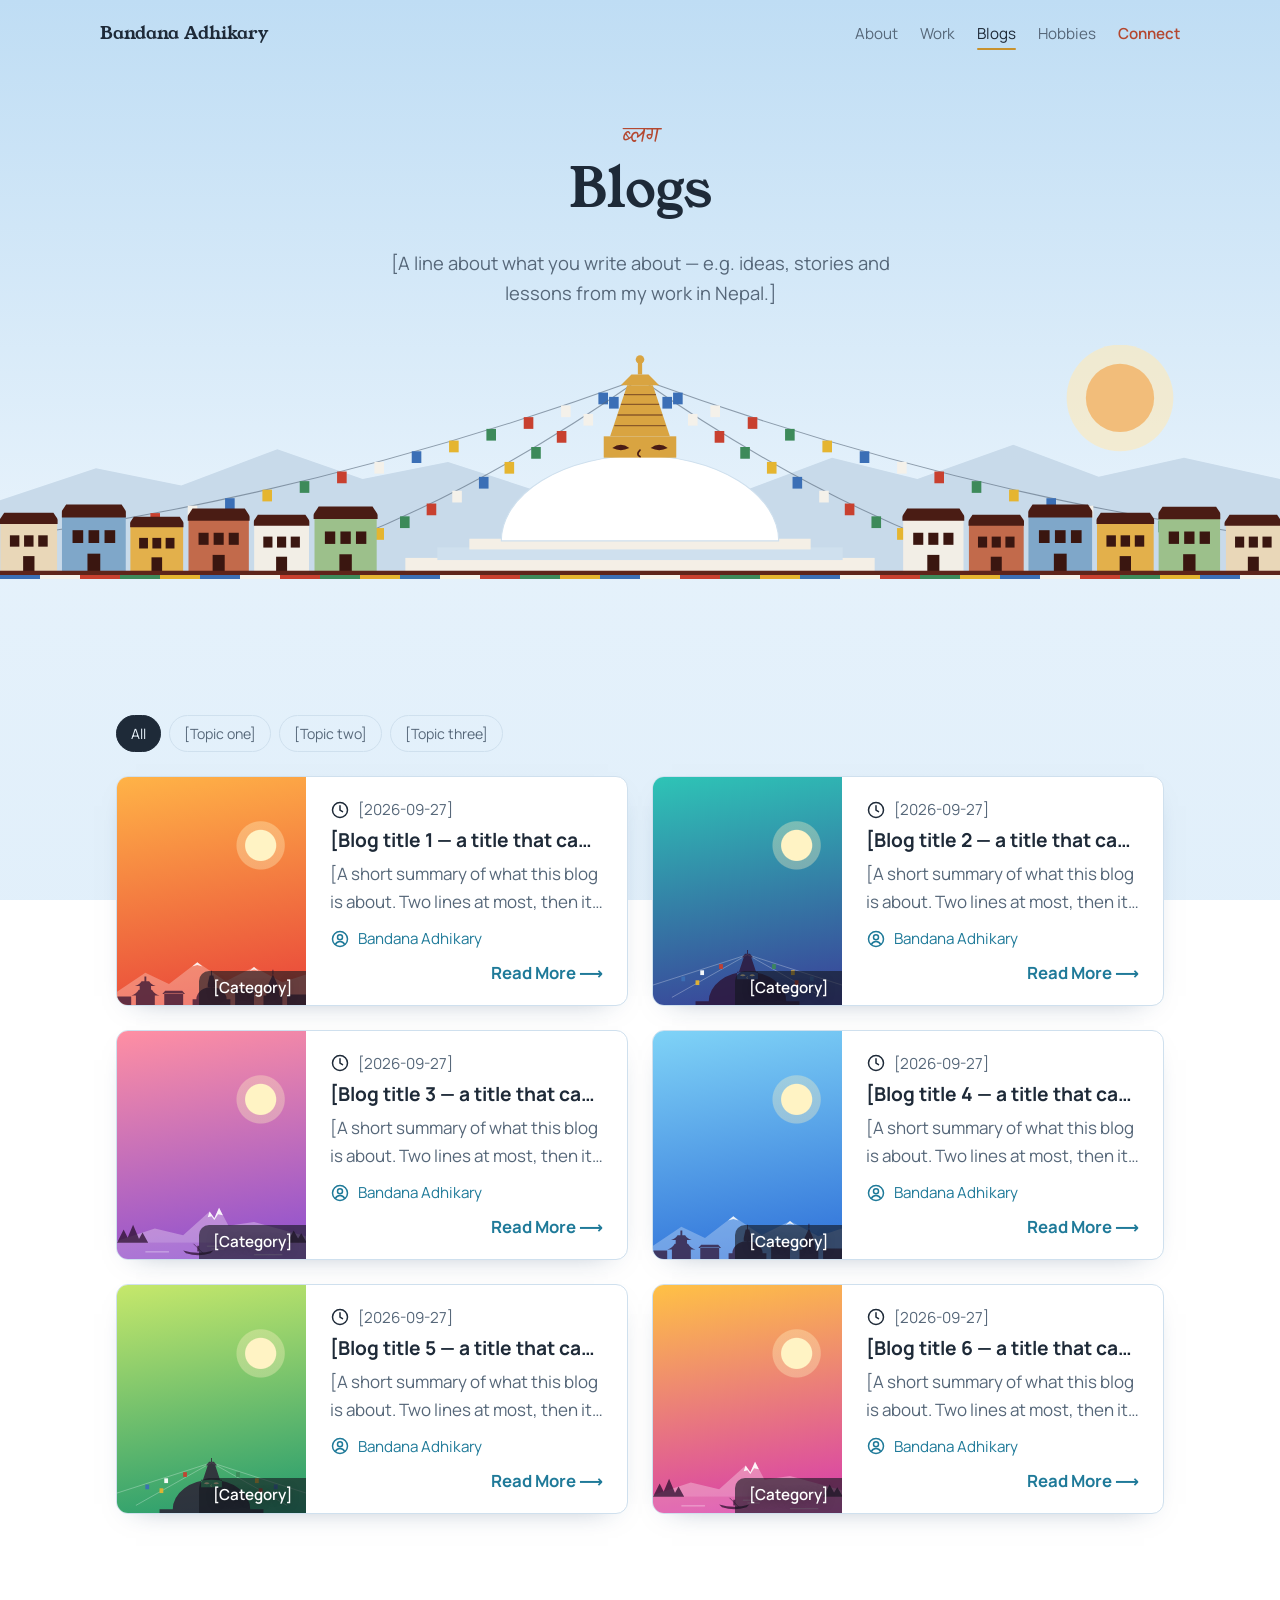
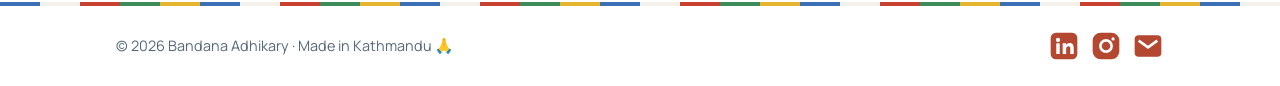
==== blogs/index.html @ 679e5fea "Launch personal website Homepage, Work, Blogs and Hobbies pages with animated Kathmandu artwork, TEN" ====
<!doctype html>
<html lang="en">
<head>
  <meta charset="utf-8">
  <meta name="viewport" content="width=device-width, initial-scale=1">
  <title>Blogs · Bandana Adhikary</title>
  <meta name="description" content="Blogs by Bandana Adhikary.">
  <link rel="preconnect" href="https://fonts.googleapis.com">
  <link rel="preconnect" href="https://fonts.gstatic.com" crossorigin>
  <link href="https://fonts.googleapis.com/css2?family=Young+Serif&family=Manrope:wght@400;500;600;700&family=Kalam:wght@400;700&display=swap" rel="stylesheet">
  <link rel="stylesheet" href="/styles.css">
  <link rel="icon" href="data:image/svg+xml,%3Csvg xmlns='http://www.w3.org/2000/svg' viewBox='0 0 100 100'%3E%3Cpath d='M10 70 Q25 66 32 50 L68 50 Q75 66 90 70 Z M20 46 Q32 43 38 30 L62 30 Q68 43 80 46 Z' fill='%23B4472F'/%3E%3Crect x='46' y='12' width='8' height='18' fill='%23C8922E'/%3E%3Crect x='34' y='70' width='32' height='20' fill='%23B4472F'/%3E%3C/svg%3E">
</head>
<body>
  <div class="scroll-progress" aria-hidden="true"></div>
  <header class="nav">
    <a href="/" class="brand">Bandana Adhikary</a>
    <nav>
      <a href="/#about">About</a>
      <a href="/work/">Work</a>
      <a href="/blogs/" class="active">Blogs</a>
      <a href="/hobbies/">Hobbies</a>
      <a href="/#connect" class="nav-cta">Connect</a>
    </nav>
  </header>
  <main>
  <section class="page-hero ">
    <div class="page-hero-text">
      <p class="namaste" lang="ne">ब्लग</p>
      <h1>Blogs</h1>
      <p class="tagline">[A line about what you write about — e.g. ideas, stories and lessons from my work in Nepal.]</p>
    </div>
    <svg class="page-art" viewBox="0 0 1200 230" preserveAspectRatio="xMidYMax slice" aria-hidden="true">
      <defs>
        <symbol id="pg" viewBox="0 0 100 140">
          <rect x="10" y="128" width="80" height="12" class="b-dark"/><rect x="18" y="118" width="64" height="10" class="b-mid"/>
          <rect x="30" y="96" width="40" height="22" class="b-wall"/><rect x="45" y="104" width="10" height="14" class="b-door"/>
          <path d="M8,98 Q20,95 28,80 L72,80 Q80,95 92,98 Z" class="b-roof"/><rect x="35" y="68" width="30" height="12" class="b-wall"/>
          <path d="M16,70 Q26,67 32,54 L68,54 Q74,67 84,70 Z" class="b-roof"/><rect x="39" y="44" width="22" height="10" class="b-wall"/>
          <path d="M24,46 Q32,43 36,32 L64,32 Q68,43 76,46 Z" class="b-roof"/><rect x="48" y="18" width="4" height="14" class="b-gold"/><circle cx="50" cy="16" r="3.5" class="b-gold"/>
        </symbol>
        <symbol id="hs" viewBox="0 0 60 70">
          <rect x="0" y="14" width="60" height="56" class="b-house-v"/><path d="M-4,16 L64,16 L56,4 L4,4 Z" class="b-roof"/>
          <rect x="10" y="28" width="10" height="12" class="b-door"/><rect x="25" y="28" width="10" height="12" class="b-door"/><rect x="40" y="28" width="10" height="12" class="b-door"/><rect x="24" y="50" width="12" height="20" class="b-door"/>
        </symbol>
      </defs>
      <circle cx="1050" cy="64" r="50" class="sun-halo"/><circle cx="1050" cy="64" r="32" class="sun"/>
      <g class="cloud cloud-1" style="--cy:52px"><ellipse cx="0" cy="0" rx="40" ry="10"/><ellipse cx="-14" cy="-7" rx="20" ry="10"/><ellipse cx="12" cy="-9" rx="22" ry="12"/></g>
      <g class="cloud cloud-2" style="--cy:34px"><ellipse cx="0" cy="0" rx="32" ry="8"/><ellipse cx="-10" cy="-6" rx="16" ry="9"/><ellipse cx="10" cy="-5" rx="16" ry="8"/></g>
      <path class="mtn-far" d="M0,160 L90,130 L170,146 L260,112 L340,140 L420,124 L500,150 L700,150 L780,120 L860,140 L950,108 L1030,138 L1110,120 L1200,140 L1200,230 L0,230Z"/>
      <g class="birds" style="--by:-100px">
        <g transform="translate(0,0) scale(1.5)"><g class="pigeon" style="--d:0s">
          <path class="wing wing-far" d="M0,-2 Q-1,-9 -5,-15 L-2.5,-14 L-3.5,-17 L0,-14 L0,-16.5 L2.5,-12.5 Q5.5,-8 7,-2 Z"/>
          <path class="bird-body" d="M-9,-1 L-16.5,-4.2 Q-19.5,0 -16.5,4.2 L-9,2 Q0,5.2 8.5,2 Q12.5,0.6 14.6,-1.5 L16.8,-2.1 L15,-2.8 Q15.4,-4.6 13.4,-5.6 Q11,-6.2 9.8,-4.3 Q8.6,-3 5,-3 Q-2,-3.8 -9,-1 Z"/>
          <path class="wing wing-near" d="M-3,-2 Q-6,-9 -12,-17 L-9,-16 L-11.5,-19.5 L-6.5,-16.5 L-7.5,-20 L-3,-15.5 L-2.5,-17.5 L0.5,-13 Q4,-8 6,-2 Z"/>
        </g></g>
        <g transform="translate(50,-24) scale(1.2)"><g class="pigeon" style="--d:-.35s">
          <path class="wing wing-far" d="M0,-2 Q-1,-9 -5,-15 L-2.5,-14 L-3.5,-17 L0,-14 L0,-16.5 L2.5,-12.5 Q5.5,-8 7,-2 Z"/>
          <path class="bird-body" d="M-9,-1 L-16.5,-4.2 Q-19.5,0 -16.5,4.2 L-9,2 Q0,5.2 8.5,2 Q12.5,0.6 14.6,-1.5 L16.8,-2.1 L15,-2.8 Q15.4,-4.6 13.4,-5.6 Q11,-6.2 9.8,-4.3 Q8.6,-3 5,-3 Q-2,-3.8 -9,-1 Z"/>
          <path class="wing wing-near" d="M-3,-2 Q-6,-9 -12,-17 L-9,-16 L-11.5,-19.5 L-6.5,-16.5 L-7.5,-20 L-3,-15.5 L-2.5,-17.5 L0.5,-13 Q4,-8 6,-2 Z"/>
        </g></g>
        <g transform="translate(-45,-36) scale(1.05)"><g class="pigeon" style="--d:-.7s">
          <path class="wing wing-far" d="M0,-2 Q-1,-9 -5,-15 L-2.5,-14 L-3.5,-17 L0,-14 L0,-16.5 L2.5,-12.5 Q5.5,-8 7,-2 Z"/>
          <path class="bird-body" d="M-9,-1 L-16.5,-4.2 Q-19.5,0 -16.5,4.2 L-9,2 Q0,5.2 8.5,2 Q12.5,0.6 14.6,-1.5 L16.8,-2.1 L15,-2.8 Q15.4,-4.6 13.4,-5.6 Q11,-6.2 9.8,-4.3 Q8.6,-3 5,-3 Q-2,-3.8 -9,-1 Z"/>
          <path class="wing wing-near" d="M-3,-2 Q-6,-9 -12,-17 L-9,-16 L-11.5,-19.5 L-6.5,-16.5 L-7.5,-20 L-3,-15.5 L-2.5,-17.5 L0.5,-13 Q4,-8 6,-2 Z"/>
        </g></g>
        <g transform="translate(88,8) scale(.9)"><g class="pigeon" style="--d:-.2s">
          <path class="wing wing-far" d="M0,-2 Q-1,-9 -5,-15 L-2.5,-14 L-3.5,-17 L0,-14 L0,-16.5 L2.5,-12.5 Q5.5,-8 7,-2 Z"/>
          <path class="bird-body" d="M-9,-1 L-16.5,-4.2 Q-19.5,0 -16.5,4.2 L-9,2 Q0,5.2 8.5,2 Q12.5,0.6 14.6,-1.5 L16.8,-2.1 L15,-2.8 Q15.4,-4.6 13.4,-5.6 Q11,-6.2 9.8,-4.3 Q8.6,-3 5,-3 Q-2,-3.8 -9,-1 Z"/>
          <path class="wing wing-near" d="M-3,-2 Q-6,-9 -12,-17 L-9,-16 L-11.5,-19.5 L-6.5,-16.5 L-7.5,-20 L-3,-15.5 L-2.5,-17.5 L0.5,-13 Q4,-8 6,-2 Z"/>
        </g></g>
        <g transform="translate(18,-60) scale(.8)"><g class="pigeon" style="--d:-.95s">
          <path class="wing wing-far" d="M0,-2 Q-1,-9 -5,-15 L-2.5,-14 L-3.5,-17 L0,-14 L0,-16.5 L2.5,-12.5 Q5.5,-8 7,-2 Z"/>
          <path class="bird-body" d="M-9,-1 L-16.5,-4.2 Q-19.5,0 -16.5,4.2 L-9,2 Q0,5.2 8.5,2 Q12.5,0.6 14.6,-1.5 L16.8,-2.1 L15,-2.8 Q15.4,-4.6 13.4,-5.6 Q11,-6.2 9.8,-4.3 Q8.6,-3 5,-3 Q-2,-3.8 -9,-1 Z"/>
          <path class="wing wing-near" d="M-3,-2 Q-6,-9 -12,-17 L-9,-16 L-11.5,-19.5 L-6.5,-16.5 L-7.5,-20 L-3,-15.5 L-2.5,-17.5 L0.5,-13 Q4,-8 6,-2 Z"/>
        </g></g>
      </g>
      <g class="flag-line">
        <path class="flag-string" d="M600,46 Q320,148 40,190"/>
        <g class="flags">
          <rect x="561" y="59" width="9" height="11" class="f-blue"/>
          <rect x="526" y="71" width="9" height="11" class="f-white"/>
          <rect x="491" y="82" width="9" height="11" class="f-red"/>
          <rect x="456" y="93" width="9" height="11" class="f-green"/>
          <rect x="421" y="104" width="9" height="11" class="f-yellow"/>
          <rect x="386" y="114" width="9" height="11" class="f-blue"/>
          <rect x="351" y="124" width="9" height="11" class="f-white"/>
          <rect x="316" y="133" width="9" height="11" class="f-red"/>
          <rect x="281" y="142" width="9" height="11" class="f-green"/>
          <rect x="246" y="150" width="9" height="11" class="f-yellow"/>
          <rect x="211" y="158" width="9" height="11" class="f-blue"/>
          <rect x="176" y="165" width="9" height="11" class="f-white"/>
          <rect x="141" y="172" width="9" height="11" class="f-red"/>
          <rect x="106" y="179" width="9" height="11" class="f-green"/>
          <rect x="71" y="185" width="9" height="11" class="f-yellow"/>
        </g>
        <path class="flag-string" d="M600,46 Q465,141 330,196"/>
        <g class="flags">
          <rect x="571" y="63" width="9" height="11" class="f-blue"/>
          <rect x="547" y="79" width="9" height="11" class="f-white"/>
          <rect x="522" y="95" width="9" height="11" class="f-red"/>
          <rect x="498" y="110" width="9" height="11" class="f-green"/>
          <rect x="473" y="124" width="9" height="11" class="f-yellow"/>
          <rect x="449" y="138" width="9" height="11" class="f-blue"/>
          <rect x="424" y="151" width="9" height="11" class="f-white"/>
          <rect x="400" y="163" width="9" height="11" class="f-red"/>
          <rect x="375" y="175" width="9" height="11" class="f-green"/>
          <rect x="351" y="186" width="9" height="11" class="f-yellow"/>
        </g>
        <path class="flag-string" d="M600,46 Q735,141 870,196"/>
        <g class="flags">
          <rect x="621" y="63" width="9" height="11" class="f-blue"/>
          <rect x="645" y="79" width="9" height="11" class="f-white"/>
          <rect x="670" y="95" width="9" height="11" class="f-red"/>
          <rect x="694" y="110" width="9" height="11" class="f-green"/>
          <rect x="719" y="124" width="9" height="11" class="f-yellow"/>
          <rect x="743" y="138" width="9" height="11" class="f-blue"/>
          <rect x="768" y="151" width="9" height="11" class="f-white"/>
          <rect x="792" y="163" width="9" height="11" class="f-red"/>
          <rect x="817" y="175" width="9" height="11" class="f-green"/>
          <rect x="841" y="186" width="9" height="11" class="f-yellow"/>
        </g>
        <path class="flag-string" d="M600,46 Q880,148 1160,190"/>
        <g class="flags">
          <rect x="631" y="59" width="9" height="11" class="f-blue"/>
          <rect x="666" y="71" width="9" height="11" class="f-white"/>
          <rect x="701" y="82" width="9" height="11" class="f-red"/>
          <rect x="736" y="93" width="9" height="11" class="f-green"/>
          <rect x="771" y="104" width="9" height="11" class="f-yellow"/>
          <rect x="806" y="114" width="9" height="11" class="f-blue"/>
          <rect x="841" y="124" width="9" height="11" class="f-white"/>
          <rect x="876" y="133" width="9" height="11" class="f-red"/>
          <rect x="911" y="142" width="9" height="11" class="f-green"/>
          <rect x="946" y="150" width="9" height="11" class="f-yellow"/>
          <rect x="981" y="158" width="9" height="11" class="f-blue"/>
          <rect x="1016" y="165" width="9" height="11" class="f-white"/>
          <rect x="1051" y="172" width="9" height="11" class="f-red"/>
          <rect x="1086" y="179" width="9" height="11" class="f-green"/>
          <rect x="1121" y="185" width="9" height="11" class="f-yellow"/>
        </g>
      </g>
      <!-- surrounding houses -->
      <use href="#hs" x="0"    y="168" width="54" height="62" style="--hc:#E9D7B8"/>
      <use href="#hs" x="58"   y="160" width="60" height="70" style="--hc:#7FA7C9"/>
      <use href="#hs" x="122"  y="172" width="50" height="58" style="--hc:#E3B04B"/>
      <use href="#hs" x="176"  y="164" width="58" height="66" style="--hc:#C26A4B"/>
      <use href="#hs" x="238"  y="170" width="52" height="60" style="--hc:#F2EEE6"/>
      <use href="#hs" x="294"  y="162" width="60" height="68" style="--hc:#9CC08B"/>
      <use href="#hs" x="846"  y="164" width="58" height="66" style="--hc:#F2EEE6"/>
      <use href="#hs" x="908"  y="170" width="52" height="60" style="--hc:#C26A4B"/>
      <use href="#hs" x="964"  y="160" width="60" height="70" style="--hc:#7FA7C9"/>
      <use href="#hs" x="1028" y="168" width="54" height="62" style="--hc:#E3B04B"/>
      <use href="#hs" x="1086" y="162" width="58" height="68" style="--hc:#9CC08B"/>
      <use href="#hs" x="1148" y="170" width="54" height="60" style="--hc:#E9D7B8"/>
      <!-- Boudhanath stupa -->
      <rect x="380" y="214" width="440" height="16" class="terrace"/>
      <rect x="410" y="204" width="380" height="12" class="terrace-2"/>
      <rect x="440" y="196" width="320" height="10" class="terrace"/>
      <path d="M470,198 A130,80 0 0 1 730,198Z" class="dome"/>
      <rect x="566" y="100" width="68" height="20" class="b-gold"/>
      <path d="M574,111 q8,-6 16,0 q-8,4 -16,0Z M610,111 q8,-6 16,0 q-8,4 -16,0Z" class="eyes-fill"/>
      <path d="M600,113 q-4,4 0,6" class="eyes"/>
      <path d="M572,100 L628,100 L612,52 L588,52Z" class="b-gold"/>
      <path d="M576,90 H624 M579,80 H621 M582,70 H618 M585,61 H615" class="rings"/>
      <path d="M582,52 L618,52 L608,42 L592,42Z" class="b-gold"/>
      <rect x="598" y="30" width="4" height="12" class="b-gold"/><circle cx="600" cy="28" r="4" class="b-gold"/>
      <rect x="0" y="226" width="1200" height="4" class="b-dark"/>
    </svg>
  </section>
  <div class="dhaka-band" aria-hidden="true"></div>
    <section class="section">
      <div class="tags">
        <span class="tag is-on">All</span>
        <span class="tag">[Topic one]</span>
        <span class="tag">[Topic two]</span>
        <span class="tag">[Topic three]</span>
      </div>
        <div class="bposts">
          <a href="/blogs/first-blog.html" class="bpost">
            <div class="bpost-img card-art" aria-hidden="true"><span class="bpost-cat">[Category]</span></div>
            <div class="bpost-body">
              <p class="bpost-date"><svg viewBox="0 0 24 24" aria-hidden="true"><circle cx="12" cy="12" r="9"/><path d="M12 7v5l3 2"/></svg><time datetime="2026-09-27">[2026-09-27]</time></p>
              <h3 class="bpost-title">[Blog title 1 — a title that can run long and gets trimmed neatly]</h3>
              <p class="bpost-excerpt">[A short summary of what this blog is about. Two lines at most, then it fades out with an ellipsis so every card stays the same height.]</p>
              <p class="bpost-author"><svg viewBox="0 0 24 24" aria-hidden="true"><circle cx="12" cy="12" r="9"/><circle cx="12" cy="10" r="3"/><path d="M6.5 18.5c1.2-2.3 3.2-3.5 5.5-3.5s4.3 1.2 5.5 3.5"/></svg>Bandana Adhikary</p>
              <span class="bpost-more">Read More <span aria-hidden="true">⟶</span></span>
            </div>
          </a>
          <a href="/blogs/first-blog.html" class="bpost">
            <div class="bpost-img card-art" aria-hidden="true"><span class="bpost-cat">[Category]</span></div>
            <div class="bpost-body">
              <p class="bpost-date"><svg viewBox="0 0 24 24" aria-hidden="true"><circle cx="12" cy="12" r="9"/><path d="M12 7v5l3 2"/></svg><time datetime="2026-09-27">[2026-09-27]</time></p>
              <h3 class="bpost-title">[Blog title 2 — a title that can run long and gets trimmed neatly]</h3>
              <p class="bpost-excerpt">[A short summary of what this blog is about. Two lines at most, then it fades out with an ellipsis so every card stays the same height.]</p>
              <p class="bpost-author"><svg viewBox="0 0 24 24" aria-hidden="true"><circle cx="12" cy="12" r="9"/><circle cx="12" cy="10" r="3"/><path d="M6.5 18.5c1.2-2.3 3.2-3.5 5.5-3.5s4.3 1.2 5.5 3.5"/></svg>Bandana Adhikary</p>
              <span class="bpost-more">Read More <span aria-hidden="true">⟶</span></span>
            </div>
          </a>
          <a href="/blogs/first-blog.html" class="bpost">
            <div class="bpost-img card-art" aria-hidden="true"><span class="bpost-cat">[Category]</span></div>
            <div class="bpost-body">
              <p class="bpost-date"><svg viewBox="0 0 24 24" aria-hidden="true"><circle cx="12" cy="12" r="9"/><path d="M12 7v5l3 2"/></svg><time datetime="2026-09-27">[2026-09-27]</time></p>
              <h3 class="bpost-title">[Blog title 3 — a title that can run long and gets trimmed neatly]</h3>
              <p class="bpost-excerpt">[A short summary of what this blog is about. Two lines at most, then it fades out with an ellipsis so every card stays the same height.]</p>
              <p class="bpost-author"><svg viewBox="0 0 24 24" aria-hidden="true"><circle cx="12" cy="12" r="9"/><circle cx="12" cy="10" r="3"/><path d="M6.5 18.5c1.2-2.3 3.2-3.5 5.5-3.5s4.3 1.2 5.5 3.5"/></svg>Bandana Adhikary</p>
              <span class="bpost-more">Read More <span aria-hidden="true">⟶</span></span>
            </div>
          </a>
          <a href="/blogs/first-blog.html" class="bpost">
            <div class="bpost-img card-art" aria-hidden="true"><span class="bpost-cat">[Category]</span></div>
            <div class="bpost-body">
              <p class="bpost-date"><svg viewBox="0 0 24 24" aria-hidden="true"><circle cx="12" cy="12" r="9"/><path d="M12 7v5l3 2"/></svg><time datetime="2026-09-27">[2026-09-27]</time></p>
              <h3 class="bpost-title">[Blog title 4 — a title that can run long and gets trimmed neatly]</h3>
              <p class="bpost-excerpt">[A short summary of what this blog is about. Two lines at most, then it fades out with an ellipsis so every card stays the same height.]</p>
              <p class="bpost-author"><svg viewBox="0 0 24 24" aria-hidden="true"><circle cx="12" cy="12" r="9"/><circle cx="12" cy="10" r="3"/><path d="M6.5 18.5c1.2-2.3 3.2-3.5 5.5-3.5s4.3 1.2 5.5 3.5"/></svg>Bandana Adhikary</p>
              <span class="bpost-more">Read More <span aria-hidden="true">⟶</span></span>
            </div>
          </a>
          <a href="/blogs/first-blog.html" class="bpost">
            <div class="bpost-img card-art" aria-hidden="true"><span class="bpost-cat">[Category]</span></div>
            <div class="bpost-body">
              <p class="bpost-date"><svg viewBox="0 0 24 24" aria-hidden="true"><circle cx="12" cy="12" r="9"/><path d="M12 7v5l3 2"/></svg><time datetime="2026-09-27">[2026-09-27]</time></p>
              <h3 class="bpost-title">[Blog title 5 — a title that can run long and gets trimmed neatly]</h3>
              <p class="bpost-excerpt">[A short summary of what this blog is about. Two lines at most, then it fades out with an ellipsis so every card stays the same height.]</p>
              <p class="bpost-author"><svg viewBox="0 0 24 24" aria-hidden="true"><circle cx="12" cy="12" r="9"/><circle cx="12" cy="10" r="3"/><path d="M6.5 18.5c1.2-2.3 3.2-3.5 5.5-3.5s4.3 1.2 5.5 3.5"/></svg>Bandana Adhikary</p>
              <span class="bpost-more">Read More <span aria-hidden="true">⟶</span></span>
            </div>
          </a>
          <a href="/blogs/first-blog.html" class="bpost">
            <div class="bpost-img card-art" aria-hidden="true"><span class="bpost-cat">[Category]</span></div>
            <div class="bpost-body">
              <p class="bpost-date"><svg viewBox="0 0 24 24" aria-hidden="true"><circle cx="12" cy="12" r="9"/><path d="M12 7v5l3 2"/></svg><time datetime="2026-09-27">[2026-09-27]</time></p>
              <h3 class="bpost-title">[Blog title 6 — a title that can run long and gets trimmed neatly]</h3>
              <p class="bpost-excerpt">[A short summary of what this blog is about. Two lines at most, then it fades out with an ellipsis so every card stays the same height.]</p>
              <p class="bpost-author"><svg viewBox="0 0 24 24" aria-hidden="true"><circle cx="12" cy="12" r="9"/><circle cx="12" cy="10" r="3"/><path d="M6.5 18.5c1.2-2.3 3.2-3.5 5.5-3.5s4.3 1.2 5.5 3.5"/></svg>Bandana Adhikary</p>
              <span class="bpost-more">Read More <span aria-hidden="true">⟶</span></span>
            </div>
          </a>
        </div>
    </section>
  </main>
  <footer class="footer">
    <div class="dhaka-band" aria-hidden="true"></div>
    <div class="footer-inner">
      <p>© <span id="year">2026</span> Bandana Adhikary · Made in Kathmandu <span lang="ne">🙏</span></p>
      <div class="socials">
        <a href="https://www.linkedin.com/in/[your-linkedin]" target="_blank" rel="noopener" aria-label="LinkedIn"><svg viewBox="0 0 24 24"><rect x="2" y="2" width="20" height="20" rx="4" class="ic-fill"/><circle cx="7.5" cy="7.5" r="1.6" class="ic-ink"/><rect x="6.2" y="10" width="2.6" height="8" class="ic-ink"/><path d="M11 10h2.5v1.2c.5-.8 1.5-1.4 2.8-1.4 2 0 3 1.3 3 3.6V18h-2.6v-4.2c0-1.1-.4-1.7-1.3-1.7-1 0-1.8.7-1.8 1.9v4H11z" class="ic-ink"/></svg></a>
        <a href="https://www.instagram.com/[your-instagram]" target="_blank" rel="noopener" aria-label="Instagram"><svg viewBox="0 0 24 24"><rect x="2" y="2" width="20" height="20" rx="6" class="ic-fill"/><circle cx="12" cy="12" r="4.2" fill="none" class="ic-stroke"/><circle cx="17.3" cy="6.7" r="1.2" class="ic-ink"/></svg></a>
        <a href="mailto:[your-email]" aria-label="Email"><svg viewBox="0 0 24 24"><rect x="2" y="4" width="20" height="16" rx="3" class="ic-fill"/><path d="M5 8l7 5 7-5" fill="none" class="ic-stroke"/></svg></a>
      </div>
    </div>
  </footer>
  <script src="/site.js" defer></script>
</body>
</html>
---- styles.css ----
:root {
  --bg: #EAF4FC;
  --surface: #FFFFFF;
  --text: #1E2A38;
  --muted: #566779;
  --line: #CFE0EE;
  --accent: #B4472F;      /* Newari brick */
  --accent-ink: #FFFFFF;
  --gold: #C8922E;

  /* skyline */
  --sky-top: #BFDDF4;
  --sky-bottom: #EAF4FC;
  --sun: #F2B66B;
  --mtn-far: #C8DAEA;
  --mtn-near: #AFC7DD;
  --snow: #FFFFFF;
  --cloud: rgba(255, 255, 255, .85);
  --bird: #4A4552;
  --bird-far: #6E6878;
  --b-dark: #5E241A;
  --b-mid: #7C3324;
  --b-wall: #A8442E;
  --b-roof: #4A1C14;
  --b-door: #3A1610;
  --b-house: #C26A4B;
  --b-stone: #C9A27A;
  --b-gold: #D9A441;

  --flag-blue: #3B6FB6;
  --flag-white: #F4F1EA;
  --flag-red: #C8402F;
  --flag-green: #3D8A5A;
  --flag-yellow: #E5B530;

  --radius: 14px;
  --maxw: 1080px;
  font-synthesis: none;
}

@media (prefers-color-scheme: dark) {
  :root:not([data-theme="light"]) {
    --bg: #0E1A2A;
    --surface: #152538;
    --text: #E6EEF6;
    --muted: #9DB0C3;
    --line: #22374F;
    --accent: #E0734F;
    --accent-ink: #1A0F0A;
    --gold: #E2B25A;

    --sky-top: #14294A;
    --sky-bottom: #0E1A2A;
    --sun: #EDE3C8;
    --mtn-far: #1C3252;
    --mtn-near: #243E62;
    --snow: #D9DCEB;
    --cloud: rgba(200, 205, 235, .14);
    --bird: #A9A4C4;
    --bird-far: #7D7899;
    --b-dark: #2A1712;
    --b-mid: #3B1E17;
    --b-wall: #6E2E22;
    --b-roof: #1E0E0A;
    --b-door: #F2B66B;   /* lit windows at night */
    --b-house: #4F261C;
    --b-stone: #6A5444;
    --b-gold: #D9A441;
    --flag-white: #CFCBC2;
  }
}

* { box-sizing: border-box; }
html { scroll-behavior: smooth; }
body {
  margin: 0;
  background: var(--bg);
  color: var(--text);
  font: 400 17px/1.65 "Manrope", system-ui, sans-serif;
  -webkit-font-smoothing: antialiased;
  overflow-x: clip;
}
a { color: inherit; }
h1, h2, h3 { font-family: "Young Serif", Georgia, serif; font-weight: 400; line-height: 1.15; margin: 0 0 .5em; }

/* NAV */
/* Floats over the page and takes on the colour behind it; slides away while scrolling down */
.nav {
  position: fixed; top: 0; left: 0; right: 0; z-index: 20;
  display: flex; justify-content: space-between; align-items: center; gap: 16px;
  padding: 18px max(16px, calc((100% - var(--maxw)) / 2));
  background: transparent;
  transition: transform .45s cubic-bezier(.2, .7, .2, 1), padding .3s ease, background-color .3s ease, backdrop-filter .3s ease;
}
.nav.is-scrolled {
  padding-top: 12px; padding-bottom: 12px;
  background: color-mix(in srgb, var(--bg) 70%, transparent);
  backdrop-filter: blur(14px) saturate(1.4);
  -webkit-backdrop-filter: blur(14px) saturate(1.4);
}
.nav.is-hidden { transform: translateY(-100%); }
.nav-spacer { height: 72px; }
.nav nav a { position: relative; }
.nav nav a::after {
  content: ""; position: absolute; left: 0; right: 0; bottom: -4px; height: 2px; border-radius: 2px;
  background: var(--gold); transform: scaleX(0); transform-origin: left; transition: transform .3s ease;
}
.nav nav a:hover::after, .nav nav a.active::after { transform: scaleX(1); }
.nav nav a.active { box-shadow: none !important; }

.scroll-progress {
  position: fixed; top: 0; left: 0; right: 0; height: 3px; z-index: 30;
  background: linear-gradient(90deg, var(--flag-blue), var(--flag-red), var(--flag-green), var(--flag-yellow));
  transform: scaleX(var(--progress, 0)); transform-origin: left;
}
.brand { font-family: "Young Serif", serif; font-weight: 400; font-size: 1.15rem; text-decoration: none; }
.nav nav { display: flex; gap: 22px; align-items: center; font-size: .95rem; }
.nav nav a { text-decoration: none; color: var(--muted); }
.nav nav a:hover { color: var(--text); }
.nav .nav-cta { color: var(--accent); font-weight: 600; }

/* HERO */
.hero {
  position: relative;
  background: linear-gradient(var(--sky-top), var(--sky-bottom) 85%);
  padding-top: 124px;
  overflow: hidden;
}
.hero-text {
  position: relative; z-index: 1;
  max-width: var(--maxw); margin: 0 auto; padding: 0 16px;
  text-align: center;
}
.namaste { font-family: "Kalam", serif; color: var(--accent); font-size: 1.3rem; margin: 0 0 4px; }
.hero h1 { font-size: clamp(2.4rem, 6vw, 4rem); }
.tagline { color: var(--muted); font-size: 1.15rem; max-width: 560px; margin: 0 auto 28px; }
.hero-actions { display: flex; gap: 12px; justify-content: center; flex-wrap: wrap; }
.skyline { display: block; width: 100%; height: clamp(220px, 32vw, 360px); margin-top: 24px; }

.btn {
  display: inline-block; padding: 12px 22px; border-radius: 999px;
  background: var(--accent); color: var(--accent-ink);
  text-decoration: none; font-weight: 600; font-size: .95rem;
  border: 1.5px solid var(--accent);
  transition: transform .15s ease;
}
.btn:hover { transform: translateY(-2px); }
.btn-ghost { background: transparent; color: var(--accent); }

/* skyline paint */
.sun { fill: var(--sun); opacity: .85; }
.mtn-far { fill: var(--mtn-far); }
.mtn-near { fill: var(--mtn-near); }
.snow { fill: var(--snow); }
.b-dark { fill: var(--b-dark); }
.b-mid { fill: var(--b-mid); }
.b-wall { fill: var(--b-wall); }
.b-roof { fill: var(--b-roof); }
.b-door { fill: var(--b-door); }
.b-house { fill: var(--b-house); }
.b-stone { fill: var(--b-stone); }
.b-gold { fill: var(--b-gold); }
.dome { fill: var(--snow); stroke: var(--line); }
.eyes { fill: none; stroke: var(--b-roof); stroke-width: 1.6; stroke-linecap: round; }
.rings, .pillars { fill: none; stroke: var(--b-roof); stroke-width: 1.2; opacity: .55; }
.flag-string { fill: none; stroke: var(--muted); stroke-width: 1; opacity: .6; }
.f-blue { fill: var(--flag-blue); } .f-white { fill: var(--flag-white); }
.f-red { fill: var(--flag-red); } .f-green { fill: var(--flag-green); } .f-yellow { fill: var(--flag-yellow); }
/* ===== MOTION ===== */

/* prayer flags: the whole line sways, each flag flutters on its own beat */
.flag-line { animation: sway 7s ease-in-out infinite; }
@keyframes sway {
  0%, 100% { transform: translate(0, 0); }
  50%      { transform: translate(-6px, 5px); }
}
.flags rect {
  transform-box: fill-box; transform-origin: top center;
  animation: flutter 2.6s ease-in-out infinite;
}
.flags rect:nth-child(3n+1) { animation-duration: 2.2s; animation-delay: -.4s; }
.flags rect:nth-child(3n+2) { animation-duration: 3s;   animation-delay: -1.3s; }
.flags rect:nth-child(4n)   { animation-delay: -2s; }
@keyframes flutter {
  0%, 100% { transform: skewX(0) scaleY(1); }
  25%      { transform: skewX(-14deg) scaleY(.9) translateX(2px); }
  50%      { transform: skewX(6deg) scaleY(.97); }
  75%      { transform: skewX(-9deg) scaleY(.93) translateX(1px); }
}

/* sun glow */
.sun-halo { fill: #FFE9B8; opacity: .6; transform-box: fill-box; transform-origin: center; animation: glow 5s ease-in-out infinite; }
@keyframes glow { 50% { transform: scale(1.15); opacity: .1; } }

/* clouds drifting across */
.cloud { fill: var(--cloud); }
.cloud-1 { animation: drift-a 70s linear infinite; animation-delay: -20s; }
.cloud-2 { animation: drift-b 95s linear infinite; animation-delay: -60s; }
.cloud-3 { animation: drift-c 120s linear infinite; animation-delay: -5s; }
@keyframes drift-a { from { transform: translate(-120px, var(--cy)); } to { transform: translate(1320px, var(--cy)); } }
@keyframes drift-b { from { transform: translate(-120px, var(--cy)); } to { transform: translate(1320px, var(--cy)); } }
@keyframes drift-c { from { transform: translate(-140px, var(--cy)); } to { transform: translate(1340px, var(--cy)); } }

/* birds: pigeons with flap-flap-glide wingbeats and a slight bob */
.bird-body { fill: var(--bird); }
.wing { fill: var(--bird); transform-box: fill-box; transform-origin: 60% 100%; animation: wingbeat 1.8s ease-in-out infinite; animation-delay: var(--d, 0s); }
.wing-far { fill: var(--bird-far); animation-name: wingbeat-far; }
@keyframes wingbeat {
  0%, 24%, 48%     { transform: scaleY(1) skewX(0); }
  12%, 36%         { transform: scaleY(-.75) skewX(12deg); }
  60%, 92%         { transform: scaleY(.25) skewX(-6deg); }   /* glide */
  100%             { transform: scaleY(1); }
}
@keyframes wingbeat-far {
  0%, 24%, 48%     { transform: scaleY(.85); }
  12%, 36%         { transform: scaleY(-.55); }
  60%, 92%         { transform: scaleY(.2); }
  100%             { transform: scaleY(.85); }
}
.pigeon { animation: bob 1.8s ease-in-out infinite; animation-delay: var(--d, 0s); }
@keyframes bob { 12%, 36% { transform: translateY(-1.5px); } 70% { transform: translateY(1.5px); } }
.birds { animation: fly 32s linear infinite; animation-delay: -8s; }
@keyframes fly {
  0%   { transform: translate(-80px, calc(var(--by, 0px) + 170px)); }
  50%  { transform: translate(600px, calc(var(--by, 0px) + 120px)); }
  100% { transform: translate(1300px, calc(var(--by, 0px) + 150px)); }
}

/* hero text arrives */
.hero-text > *, .page-hero-text > * { animation: rise .8s cubic-bezier(.2, .7, .2, 1) both; }
.hero-text > :nth-child(2), .page-hero-text > :nth-child(2) { animation-delay: .1s; }
.hero-text > :nth-child(3), .page-hero-text > :nth-child(3) { animation-delay: .2s; }
.hero-text > :nth-child(4) { animation-delay: .3s; }
@keyframes rise { from { opacity: 0; transform: translateY(16px); } }

/* windows glow like butter lamps at night */
@media (prefers-color-scheme: dark) {
  .b-door { animation: lamp 3s ease-in-out infinite; }
  @keyframes lamp { 50% { opacity: .7; } }
}

/* sections fade up on scroll (class added by site.js) */
.will-reveal { opacity: 0; transform: translateY(24px); transition: opacity .7s ease, transform .7s cubic-bezier(.2, .7, .2, 1); }
.will-reveal.is-in { opacity: 1; transform: none; }
.cards > :nth-child(2) { transition-delay: .08s; }
.cards > :nth-child(3) { transition-delay: .16s; }

@media (prefers-reduced-motion: reduce) {
  *, *::before, *::after { animation: none !important; transition: none !important; }
  .cloud-1 { transform: translate(200px, var(--cy)); }
  .cloud-2 { transform: translate(760px, var(--cy)); }
  .cloud-3 { transform: translate(1100px, var(--cy)); }
  .birds { transform: translate(420px, 130px); }
}

/* slim prayer-flag stripe used as a divider */
.dhaka-band {
  height: 4px;
  background: repeating-linear-gradient(90deg,
    var(--flag-blue) 0 40px, var(--flag-white) 40px 80px, var(--flag-red) 80px 120px,
    var(--flag-green) 120px 160px, var(--flag-yellow) 160px 200px);
  background-size: 200px 100%;
  animation: stripe 30s linear infinite;
}
@keyframes stripe { to { background-position: 200px 0; } }

/* SECTIONS */
.section { max-width: var(--maxw); margin: 0 auto; padding: 88px 16px; }
.section h2 { font-size: clamp(1.8rem, 4vw, 2.5rem); }
.section + .section { border-top: 1px solid var(--line); }

.about { display: grid; grid-template-columns: 240px 1fr; gap: 56px; align-items: start; }
.portrait {
  aspect-ratio: 1; border-radius: 50%;
  background: radial-gradient(circle at 30% 30%, var(--gold), var(--accent));
  display: grid; place-items: center;
  font-family: "Young Serif", serif; font-size: 3.5rem; color: var(--accent-ink);
  box-shadow: 0 0 0 8px var(--bg), 0 0 0 9px var(--line);
}
.facts { list-style: none; padding: 0; margin: 24px 0 0; display: grid; gap: 8px; }
.facts span { display: inline-block; min-width: 100px; color: var(--muted); font-size: .9rem; }

.cards { display: grid; grid-template-columns: repeat(auto-fit, minmax(260px, 1fr)); gap: 20px; margin-top: 28px; }
.card {
  background: var(--surface); border: 1px solid var(--line); border-radius: var(--radius);
  padding: 24px; display: flex; flex-direction: column;
  transition: transform .2s ease, box-shadow .2s ease;
}
.card:hover { transform: translateY(-4px); box-shadow: 0 12px 30px -18px rgba(90, 36, 26, .5); }
.card h3 { font-size: 1.3rem; }
.card p { color: var(--muted); margin: 0 0 16px; flex: 1; }
.card .card-tag { flex: 0; }
.card-link { color: var(--accent); font-weight: 600; text-decoration: none; font-size: .95rem; }

.posts { list-style: none; padding: 0; margin: 28px 0 0; }
.posts li { border-top: 1px solid var(--line); }
.posts li:last-child { border-bottom: 1px solid var(--line); }
.posts a {
  display: grid; grid-template-columns: 120px 1fr; column-gap: 24px;
  padding: 22px 0; text-decoration: none;
}
.posts time { grid-row: span 2; color: var(--muted); font-size: .9rem; padding-top: 4px; }
.post-title { font-family: "Young Serif", serif; font-size: 1.25rem; }
.post-excerpt { color: var(--muted); }
.posts a:hover .post-title { color: var(--accent); }

.connect { text-align: center; }
.connect p { color: var(--muted); margin-bottom: 28px; }

.footer { text-align: center; color: var(--muted); font-size: .9rem; }
.footer p { padding: 24px 16px; margin: 0; }

/* ARTICLE PAGE */
.article { max-width: 680px; margin: 0 auto; padding: 72px 16px 96px; }
.article h1 { font-size: clamp(2rem, 5vw, 3rem); }
.article .meta { color: var(--muted); font-size: .95rem; margin-bottom: 40px; }
.article p { margin: 0 0 1.3em; }
.back { display: inline-block; margin-bottom: 32px; color: var(--accent); text-decoration: none; font-weight: 600; }

/* ===== SUB-PAGES ===== */

.nav nav a.active { color: var(--text); box-shadow: inset 0 -2px 0 var(--gold); }

.section-head { display: flex; justify-content: space-between; align-items: end; gap: 16px; flex-wrap: wrap; }
.see-all { color: var(--accent); font-weight: 600; text-decoration: none; margin-bottom: .9em; }
.see-all:hover { text-decoration: underline; }

.page-hero { background: linear-gradient(var(--sky-top), var(--sky-bottom)); padding-top: 120px; overflow: hidden; }
.page-hero-text { max-width: var(--maxw); margin: 0 auto; padding: 0 16px; text-align: center; }
.page-hero h1 { font-size: clamp(2.2rem, 5vw, 3.4rem); }
.page-hero .tagline { margin-bottom: 36px; }
.page-art { display: block; width: 100%; height: clamp(150px, 19vw, 230px); }

/* three illustrated scenes for placeholder art: temple city, Swayambhu stupa, Phewa lake & Machhapuchhre */
:root {
  --scene-city: url("data:image/svg+xml,%3Csvg xmlns='http://www.w3.org/2000/svg' viewBox='0 0 400 120'%3E%3Cpath fill='%23fff' fill-opacity='.28' d='M0 92L60 52L110 76L170 30L230 70L290 40L350 72L400 56V120H0Z'/%3E%3Cpath fill='%23fff' fill-opacity='.85' d='M170 30L181 39L170 36L159 39Z M290 40L299 48L290 45L281 48Z'/%3E%3Cpath fill='%232B0F2E' fill-opacity='.72' d='M0 120V102H30V120Z M40 120V100H80V120Z M30 100Q40 98 46 88H74Q80 98 90 100Z M48 88V80H72V88Z M38 80Q47 78 52 70H68Q73 78 82 80Z M58 70V60H62V70Z M100 120V96H140V120Z M96 97H144L138 90H102Z M160 120V108H240V120Z M168 108A32 26 0 0 1 232 108Z M192 82H208V76L204 58H196L192 76Z M199 58V48H201V58Z M250 120V92H290V120Z M246 93H294L288 86H252Z M310 120V100H350V120Z M316 100C316 80 326 66 330 56C334 66 344 80 344 100Z M329 56V46H331V56Z M360 120V98H400V120Z'/%3E%3C/svg%3E");
  --scene-stupa: url("data:image/svg+xml,%3Csvg xmlns='http://www.w3.org/2000/svg' viewBox='0 0 400 120'%3E%3Cpath d='M200 14L0 78M200 14L400 78M200 14L40 104M200 14L360 104' stroke='%23fff' stroke-opacity='.6' stroke-width='1'/%3E%3Cg fill-opacity='.95'%3E%3Crect x='60' y='60' width='8' height='10' fill='%233B6FB6'/%3E%3Crect x='100' y='47' width='8' height='10' fill='%23fff'/%3E%3Crect x='140' y='34' width='8' height='10' fill='%23C8402F'/%3E%3Crect x='252' y='34' width='8' height='10' fill='%233D8A5A'/%3E%3Crect x='292' y='47' width='8' height='10' fill='%23E5B530'/%3E%3Crect x='332' y='60' width='8' height='10' fill='%233B6FB6'/%3E%3Crect x='90' y='68' width='8' height='10' fill='%23E5B530'/%3E%3Crect x='300' y='68' width='8' height='10' fill='%23C8402F'/%3E%3C/g%3E%3Cpath fill='%232B0F2E' fill-opacity='.75' d='M90 120V112H310V120Z M118 112A82 62 0 0 1 282 112Z M178 66H222V50H178Z M182 50H218L208 20H192Z M188 20H212L205 12H195Z M199 12V4H201V12Z'/%3E%3Cpath fill='%23FFE9B0' d='M184 58q6-5 12 0q-6 3-12 0Z M204 58q6-5 12 0q-6 3-12 0Z'/%3E%3Cpath d='M200 60q-3 3 0 5' stroke='%23FFE9B0' fill='none' stroke-width='1.5'/%3E%3C/svg%3E");
  --scene-lake: url("data:image/svg+xml,%3Csvg xmlns='http://www.w3.org/2000/svg' viewBox='0 0 400 120'%3E%3Cpath fill='%23fff' fill-opacity='.3' d='M0 82L80 56L140 70L196 20L206 34L216 12L236 50L290 42L400 72V86H0Z'/%3E%3Cpath fill='%23fff' fill-opacity='.9' d='M196 20L206 34L216 12L224 28L214 26L206 38L200 30L192 32Z'/%3E%3Crect y='86' width='400' height='34' fill='%23fff' fill-opacity='.18'/%3E%3Cg fill='%23fff' fill-opacity='.45'%3E%3Crect x='190' y='92' width='40' height='2'/%3E%3Crect x='200' y='98' width='26' height='2'/%3E%3Crect x='60' y='104' width='50' height='2'/%3E%3Crect x='290' y='110' width='60' height='2'/%3E%3C/g%3E%3Cpath fill='%232B0F2E' fill-opacity='.75' d='M0 86L14 58L28 86Z M18 86L34 48L50 86Z M42 86L54 64L66 86Z M360 86L374 60L388 86Z M378 86L390 66L402 86Z M140 102Q172 112 204 102L198 108Q172 116 146 108Z M170 92H174V104H170Z M162 88L182 108' /%3E%3Cpath d='M162 88L182 108' stroke='%232B0F2E' stroke-opacity='.75' stroke-width='1.5'/%3E%3C/svg%3E");
}

/* placeholder art: festival-colour sky, sun, Himalaya and a temple skyline.
   Each card cycles through a different palette. */
.featured-art, .card-art, .cover, .gallery > div {
  --c1: #FFB347; --c2: #E8433A;
  --scene: var(--scene-city);
  position: relative; overflow: hidden;
  background:
    var(--scene) bottom / 100% auto no-repeat,
    radial-gradient(circle at 76% 30%, #FFF3C4 0 7%, rgba(255, 243, 196, .35) 7.5% 11%, transparent 11.5%),
    linear-gradient(170deg, var(--c1), var(--c2));
  display: grid; place-items: center; color: #FFF; font-family: "Kalam", cursive; font-size: 1.05rem;
  text-shadow: 0 1px 8px rgba(0, 0, 0, .25);
  transition: filter .3s ease;
}
.featured-art > span, .cover > span, .gallery > div > span { transform: translateY(-30%); }
.card-art, .featured-art { transition: transform .5s cubic-bezier(.2, .7, .2, 1), filter .3s ease; }
.card:hover .card-art, .featured:hover .featured-art { filter: saturate(1.2) brightness(1.05); }

.cards > :nth-child(6n+2) .card-art, .cover                { --c1: #2EC4B6; --c2: #3A3E98; }
.cards > :nth-child(6n+3) .card-art, .gallery > div:nth-child(1) { --c1: #FF8FA3; --c2: #8A4FD1; }
.cards > :nth-child(6n+4) .card-art, .gallery > div:nth-child(2) { --c1: #7FD3F7; --c2: #2E6FD8; }
.cards > :nth-child(6n+5) .card-art                        { --c1: #C6E86B; --c2: #229A6E; }
.cards > :nth-child(6n+6) .card-art                        { --c1: #FFC145; --c2: #D63AAF; }

.featured {
  display: grid; grid-template-columns: 1.1fr 1fr; text-decoration: none;
  background: var(--surface); border: 1px solid var(--line); border-radius: var(--radius); overflow: hidden;
  transition: transform .2s ease, box-shadow .2s ease;
}
.featured:hover { transform: translateY(-4px); box-shadow: 0 16px 36px -22px rgba(90, 36, 26, .55); }
.featured-art { min-height: 260px; }
.featured-body { padding: 32px; display: flex; flex-direction: column; justify-content: center; }
.featured-body p { color: var(--muted); }
.card-tag { font-size: .9rem; font-style: italic; color: var(--accent); margin: 0 0 8px; }

.tags { display: flex; flex-wrap: wrap; gap: 8px; margin: 48px 0 8px; }
.tag { padding: 6px 14px; border: 1px solid var(--line); border-radius: 999px; font-size: .88rem; color: var(--muted); }
.tag.is-on { background: var(--text); color: var(--bg); border-color: var(--text); }

a.card { text-decoration: none; }
.card-media { padding: 0; overflow: hidden; }
.card-media .card-art { aspect-ratio: 16 / 10; margin-bottom: 20px; }
.card-media > :not(.card-art) { margin-left: 24px; margin-right: 24px; }
.card-media .card-link { margin-bottom: 24px; }

.article.wide { max-width: 820px; }
.article h2 { font-size: 1.6rem; margin-top: 1.6em; }
.lead { font-size: 1.2rem; color: var(--muted); }
.cover { aspect-ratio: 16 / 8; border-radius: var(--radius); margin: 0 0 40px; }
blockquote {
  margin: 2em 0; padding: 4px 0 4px 24px; border-left: 3px solid var(--gold);
  font-family: "Young Serif", serif; font-size: 1.35rem; line-height: 1.4;
}
.share { display: flex; gap: 14px; align-items: center; margin: 48px 0 32px; padding-top: 24px; border-top: 1px solid var(--line); color: var(--muted); font-size: .9rem; }
.share a { color: var(--accent); font-weight: 600; text-decoration: none; }
.author { display: flex; gap: 20px; align-items: center; padding: 24px; background: var(--surface); border: 1px solid var(--line); border-radius: var(--radius); }
.author p { margin: 4px 0 0; color: var(--muted); }
.author a { color: var(--accent); font-weight: 600; text-decoration: none; }
.portrait.small { width: 64px; flex: none; font-size: 1.4rem; box-shadow: none; }

.project-meta { display: grid; grid-template-columns: repeat(auto-fit, minmax(150px, 1fr)); gap: 16px; margin: 32px 0 40px; padding: 20px 0; border-top: 1px solid var(--line); border-bottom: 1px solid var(--line); }
.project-meta dt { font-size: .9rem; color: var(--muted); }
.project-meta dd { margin: 4px 0 0; }
.gallery { display: grid; grid-template-columns: 1fr 1fr; gap: 16px; margin: 40px 0; }
.gallery > div { aspect-ratio: 4 / 3; border-radius: var(--radius); }
.next { display: block; padding: 28px; border-radius: var(--radius); background: var(--surface); border: 1px solid var(--line); text-decoration: none; margin-top: 56px; }
.next small { display: block; color: var(--muted); margin-bottom: 4px; }
.next strong { font-family: "Young Serif", serif; font-size: 1.4rem; }
.next:hover strong { color: var(--accent); }

/* socials */
.socials-big { display: flex; gap: 16px; justify-content: center; flex-wrap: wrap; margin-top: 32px; }
.social-card {
  display: flex; align-items: center; gap: 14px; padding: 14px 22px 14px 14px; min-width: 250px;
  background: var(--surface); border: 1px solid var(--line); border-radius: var(--radius);
  text-decoration: none; text-align: left; transition: transform .2s ease, border-color .2s ease;
}
.social-card:hover { transform: translateY(-3px); border-color: var(--accent); }
.social-card svg { width: 40px; height: 40px; flex: none; }
.social-card strong { display: block; }
.social-card small { color: var(--muted); }
.ic-fill { fill: var(--accent); }
.ic-ink { fill: var(--accent-ink); }
.ic-stroke { stroke: var(--accent-ink); stroke-width: 2; }
.footer-inner { max-width: var(--maxw); margin: 0 auto; padding: 24px 16px; display: flex; justify-content: space-between; align-items: center; gap: 16px; flex-wrap: wrap; }
.footer-inner p { padding: 0; }
.socials { display: flex; gap: 10px; }
.socials a { display: block; width: 32px; height: 32px; transition: transform .15s ease; }
.socials a:hover { transform: translateY(-2px); }
.socials svg { width: 100%; height: 100%; }

.cards > :nth-child(3n+2) .card-art, .gallery > div:nth-child(1) { --scene: var(--scene-stupa); }
.cards > :nth-child(3n) .card-art, .cover { --scene: var(--scene-lake); }

/* ===== SECTION ARTWORK ===== */

:root {
  --wood: #6B3A22; --wood-dark: #4A2414; --carve: #8A5232;
}
@media (prefers-color-scheme: dark) {
  :root:not([data-theme="light"]) { --wood: #5C3220; --wood-dark: #3A1C10; --carve: #7A4A2E; }
}

/* About: carved Newari window around the photo */
.about { grid-template-columns: 280px 1fr; }
  position: absolute; left: 20%; top: 36.1%; width: 60%; height: 47.8%;
  background: radial-gradient(circle at 30% 25%, var(--gold), var(--accent));
  display: grid; place-content: center; text-align: center; color: var(--accent-ink);
}
.w-wood { fill: var(--wood); }
.w-wood-dark { fill: var(--wood-dark); }
.w-carve { fill: var(--carve); }
.w-gold { fill: var(--b-gold); }
.w-edge { fill: none; stroke: var(--wood-dark); stroke-width: 3; }
.w-line { fill: none; stroke: var(--b-gold); stroke-width: 3; stroke-linecap: round; }




/* MOBILE */
@media (max-width: 720px) {
  .nav nav { gap: 14px; font-size: .88rem; }
  .nav nav a:not(.nav-cta):nth-child(1) { display: none; }
  .brand { font-size: 1rem; }
  .hero { padding-top: 96px; }
  .about { grid-template-columns: 1fr; gap: 32px; }
  .portrait { width: 160px; }
  .posts a { grid-template-columns: 1fr; }
  .posts time { grid-row: auto; }
  .section { padding: 64px 16px; }
}

@media (max-width: 720px) {
  .featured { grid-template-columns: 1fr; }
  .featured-art { min-height: 180px; }
  .featured-body { padding: 24px; }
  .gallery { grid-template-columns: 1fr; }
  .footer-inner { justify-content: center; text-align: center; }
  .social-card { min-width: 0; width: 100%; }
}

@media (max-width: 720px) {
}

/* ===================================================================
   Headings, hobbies, paintings, business card, scenes
   =================================================================== */

/* Headings: a painted brush stroke under section titles instead of a label above */
.section h2 { position: relative; display: inline-block; isolation: isolate; }
.section h2::after {
  content: ""; position: absolute; left: -4px; right: -8px; bottom: .02em; height: .42em; z-index: -1;
  background: url("data:image/svg+xml,%3Csvg xmlns='http://www.w3.org/2000/svg' viewBox='0 0 200 20' preserveAspectRatio='none'%3E%3Cpath d='M3 12 C40 4 90 6 120 8 S180 10 197 6 L196 14 C150 18 90 16 40 17 S8 18 3 12Z' fill='%23F2B66B' fill-opacity='.55'/%3E%3C/svg%3E") center / 100% 100% no-repeat;
  transform: scaleX(0); transform-origin: left; transition: transform .9s cubic-bezier(.2, .7, .2, 1) .15s;
}
.is-in h2::after, .section:not(.will-reveal) h2::after { transform: scaleX(1); }
.section-head { align-items: center; margin-bottom: 8px; }
.section-head h2 { margin: 0; }
.see-all { margin-bottom: 0; }
.sub-head { font-size: 1.5rem; margin: 40px 0 0; }
.lead { color: var(--muted); max-width: 640px; }


/* Hobbies: light-blue gradient band */
:root { --sky-a: #DCEEFB; --sky-b: #C9E3F7; --sky-c: #B5D7F2; }
@media (prefers-color-scheme: dark) { :root:not([data-theme="light"]) { --sky-a: #142033; --sky-b: #182B44; --sky-c: #1D3654; } }
.hobbies-band { background: linear-gradient(170deg, var(--sky-a) 0%, var(--sky-b) 55%, var(--sky-c) 100%); }
.hobbies-band .section { border-top: 0; }
.hobbies-page { background: linear-gradient(180deg, var(--sky-b), var(--sky-a) 40%, var(--sky-b)); }
.hobbies-page .section + .section { border-top-color: color-mix(in srgb, var(--flag-blue) 15%, transparent); }
.page-hero--sky { background: linear-gradient(180deg, var(--sky-c), var(--sky-a)); }

/* Painting tiles */
.paintings { display: grid; grid-template-columns: repeat(auto-fill, minmax(220px, 1fr)); gap: 36px 28px; margin-top: 24px; }
.painting {
  all: unset; cursor: zoom-in; display: block; text-align: center;
  transform: rotate(var(--tilt, -1.5deg)); transition: transform .4s cubic-bezier(.2, .7, .2, 1);
}
.painting:nth-child(even) { --tilt: 1.8deg; }
.painting:nth-child(3n) { --tilt: -.6deg; }
.painting:hover, .painting:focus-visible { transform: rotate(0) translateY(-6px) scale(1.03); }
.painting:focus-visible .painting-frame { outline: 3px solid var(--flag-blue); outline-offset: 4px; }
.painting-frame {
  display: block; padding: 12px; background: #FFFDF8; border-radius: 3px;
  box-shadow: 0 1px 0 #E8DDD0, 0 18px 30px -18px rgba(30, 50, 80, .45);
}
.paint-ph, .painting-frame img { display: block; width: 100%; aspect-ratio: 4 / 5; object-fit: cover; }
.painting-title { display: block; margin-top: 14px; font-family: "Kalam", cursive; font-size: 1.15rem; color: var(--text); }

/* painterly placeholders: brushy gradients, each tile different */
.paint-ph {
  --p1: #F28C1B; --p2: #E84F7A; --p3: #3A3E98;
  background:
    radial-gradient(ellipse 60% 35% at 30% 75%, color-mix(in srgb, var(--p3) 85%, transparent), transparent 70%),
    radial-gradient(circle at 70% 28%, #FFF3C4 0 9%, transparent 10%),
    radial-gradient(ellipse 80% 50% at 60% 40%, color-mix(in srgb, var(--p2) 80%, transparent), transparent 70%),
    linear-gradient(160deg, var(--p1), var(--p2));
  display: grid; place-items: end center; color: #fff; font-family: "Kalam", cursive; padding-bottom: 10px; box-sizing: border-box;
}
.painting:nth-child(6n+2) .paint-ph { --p1: #7FD3F7; --p2: #2E6FD8; --p3: #0F3B5F; }
.painting:nth-child(6n+3) .paint-ph { --p1: #C6E86B; --p2: #229A6E; --p3: #2B4A1E; }
.painting:nth-child(6n+4) .paint-ph { --p1: #FFC145; --p2: #D63AAF; --p3: #4A1D5C; }
.painting:nth-child(6n+5) .paint-ph { --p1: #2EC4B6; --p2: #3A3E98; --p3: #E8433A; }
.painting:nth-child(6n+6) .paint-ph { --p1: #FF8FA3; --p2: #8A4FD1; --p3: #F6B82A; }

/* Painting viewer */
.lightbox {
  border: 0; padding: 0; background: transparent; max-width: min(1000px, 94vw); width: 100%;
  color: var(--text); overflow: visible;
}
.lightbox::backdrop { background: rgba(14, 20, 34, .78); backdrop-filter: blur(6px); }
.lightbox[open] { animation: lb-in .35s cubic-bezier(.2, .7, .2, 1); }
@keyframes lb-in { from { opacity: 0; transform: scale(.94) translateY(12px); } }
.lightbox figure {
  margin: 0; display: grid; grid-template-columns: minmax(0, 1.3fr) minmax(0, 1fr);
  background: var(--surface); border-radius: 16px; overflow: hidden; box-shadow: 0 30px 80px rgba(0, 0, 0, .4);
}
.lb-art { background: #F4EFE6; padding: 22px; display: grid; place-items: center; }
.lb-art .paint-ph, .lb-art img { width: 100%; max-height: 74vh; aspect-ratio: 4 / 5; object-fit: contain; box-shadow: 0 10px 30px -12px rgba(0, 0, 0, .4); }
.lightbox figcaption { padding: 36px 32px; align-self: center; }
.lb-title { font-size: 1.8rem; margin: 0 0 6px; }
.lb-meta { font-family: "Kalam", cursive; color: var(--accent); margin: 0 0 18px; font-size: 1.05rem; }
.lb-desc { color: var(--muted); margin: 0; }
.lb-close, .lb-nav {
  position: absolute; z-index: 2; border: 0; cursor: pointer; color: #fff; background: rgba(255, 255, 255, .14);
  width: 44px; height: 44px; border-radius: 50%; font-size: 1.6rem; line-height: 1; display: grid; place-items: center;
  transition: background .2s ease;
}
.lb-close:hover, .lb-nav:hover { background: rgba(255, 255, 255, .3); }
.lb-close { top: -54px; right: 0; }
.lb-prev { left: -58px; top: 50%; transform: translateY(-50%); }
.lb-next { right: -58px; top: 50%; transform: translateY(-50%); }

/* Connect: business card */
.connect h2 { margin-bottom: .4em; }
.bcard-wrap { perspective: 1200px; max-width: 620px; margin: 36px auto 0; }
.bcard {
  --rx: 0deg; --ry: 0deg; --mx: 50%; --my: 50%;
  position: relative; overflow: hidden; text-align: left;
  aspect-ratio: 1.75; padding: 28px 32px 28px 40px;
  display: grid; grid-template-columns: 1fr 1fr; column-gap: 24px;
  background: linear-gradient(135deg, #FFFDF8, #F7EEDF);
  border-radius: 14px; color: #2A211C;
  box-shadow: 0 1px 0 rgba(255, 255, 255, .6) inset, 0 30px 60px -28px rgba(74, 28, 20, .45), 0 8px 18px -10px rgba(74, 28, 20, .25);
  transform: rotateX(var(--rx)) rotateY(var(--ry));
  transition: transform .5s cubic-bezier(.2, .7, .2, 1);
}
.bcard.is-tilting { transition: transform .08s linear; }
.bcard-shine {
  position: absolute; inset: 0; pointer-events: none; opacity: 0; transition: opacity .3s ease;
  background: radial-gradient(circle at var(--mx) var(--my), rgba(255, 255, 255, .55), transparent 45%);
}
.bcard:hover .bcard-shine { opacity: 1; }
.bcard-stripe {
  position: absolute; left: 0; top: 0; bottom: 0; width: 10px;
  background: linear-gradient(180deg, var(--flag-blue) 0 20%, #E9E4DA 20% 40%, var(--flag-red) 40% 60%, var(--flag-green) 60% 80%, var(--flag-yellow) 80%);
}
.bcard-mark { position: absolute; right: -18px; bottom: -26px; width: 150px; opacity: .1; }
.bcard-id { align-self: center; position: relative; }
.bcard-name { font-family: "Young Serif", serif; font-size: clamp(1.4rem, 3.4vw, 2rem); line-height: 1.1; margin: 0 0 6px; }
.bcard-role { margin: 0 0 14px; color: #B4472F; font-weight: 600; }
.bcard-place { margin: 0; font-size: .85rem; color: #6E6058; }
.bcard-place span { font-family: "Kalam", cursive; font-size: 1rem; }
.bcard-links { align-self: center; position: relative; list-style: none; margin: 0; padding: 0 0 0 24px; border-left: 1px dashed #D9C3AC; display: grid; gap: 12px; }
.bcard-links a { display: flex; align-items: center; gap: 10px; text-decoration: none; color: #2A211C; font-size: .9rem; transition: color .2s ease, transform .2s ease; }
.bcard-links a:hover { color: #B4472F; transform: translateX(4px); }
.bcard-links svg { width: 26px; height: 26px; flex: none; }
.bcard-links span { overflow-wrap: anywhere; }
.bcard .ic-fill { fill: #B4472F; } .bcard .ic-ink { fill: #fff; } .bcard .ic-stroke { stroke: #fff; }
.bcard-actions { margin-top: 28px; }
[data-reveal="flip"].will-reveal { opacity: 0; transform: perspective(1200px) rotateX(-28deg) translateY(40px); }
[data-reveal="flip"].will-reveal.is-in { opacity: 1; transform: none; transition-duration: 1s; }

/* Sub-page scenes */
:root {
  --hill: #A9C98F; --hill-dark: #7FA86B; --lake: #9FD0E6; --lake-line: #E8F7FF; --tree: #5E8F4E;
  --terrace-a: #B9D98A; --terrace-b: #93C46E; --terrace-c: #74AE5C; --terrace-line: rgba(60, 100, 40, .35);
  --bamboo: #C9A04A; --stone-white: #F4EFE6;
}
@media (prefers-color-scheme: dark) {
  :root:not([data-theme="light"]) {
    --hill: #2F4A3A; --hill-dark: #25392E; --lake: #22385A; --lake-line: #4E6E98; --tree: #1F3328;
    --terrace-a: #2F4A2E; --terrace-b: #2A4229; --terrace-c: #233823; --terrace-line: rgba(140, 190, 120, .2);
    --bamboo: #8E7034; --stone-white: #CFC8BA;
  }
}
.hill { fill: var(--hill); } .hill-dark { fill: var(--hill-dark); } .tree { fill: var(--tree); }
.lake { fill: var(--lake); }
.reflect { fill: var(--snow); opacity: .25; }
.shimmer rect { fill: var(--lake-line); animation: shimmer 4s ease-in-out infinite; }
.shimmer rect:nth-child(2n) { animation-delay: -1.5s; animation-duration: 5s; }
.shimmer rect:nth-child(3n) { animation-delay: -3s; }
@keyframes shimmer { 0%, 100% { opacity: .2; transform: translateX(0); } 50% { opacity: .9; transform: translateX(14px); } }

.boat { animation: row 80s linear infinite; }
.boat-2 { animation-duration: 110s; animation-direction: reverse; animation-delay: -40s; }
.boat-3 { animation-duration: 95s; animation-delay: -70s; }
@keyframes row { from { transform: translate(-60px, var(--by)); } to { transform: translate(1260px, var(--by)); } }
.boat-bob { animation: bob-boat 3s ease-in-out infinite; transform-origin: 0 0; }
@keyframes bob-boat { 50% { transform: translateY(2px) rotate(2deg); } }
.hull { fill: var(--hull); }
.rower { fill: var(--b-roof); }
.oar { stroke: var(--b-roof); stroke-width: 1.5; transform-box: fill-box; transform-origin: top left; animation: oar 2.4s ease-in-out infinite; }
@keyframes oar { 50% { transform: rotate(-25deg); } }

.glider-wing { fill: var(--gc); }
.glider-lines { stroke: var(--b-roof); stroke-width: .6; fill: none; opacity: .7; }
.glider-pilot { fill: var(--b-roof); }
.glider-swing { animation: glider-swing 4s ease-in-out infinite; transform-origin: 0 0; }
@keyframes glider-swing { 0%, 100% { transform: rotate(-7deg); } 50% { transform: rotate(7deg); } }
.glider-1 { animation: glide-a 46s linear infinite; }
.glider-2 { animation: glide-b 60s linear infinite; animation-delay: -25s; }
.glider-3 { animation: glide-a 70s linear infinite; animation-delay: -50s; }
@keyframes glide-a { 0% { transform: translate(1260px, 30px); } 50% { transform: translate(620px, 80px); } 100% { transform: translate(-60px, 120px); } }
@keyframes glide-b { 0% { transform: translate(-60px, 50px); } 40% { transform: translate(400px, 30px); } 100% { transform: translate(1260px, 110px); } }

.kite { animation: kite 5s ease-in-out infinite; animation-delay: var(--kd, 0s); transform-origin: 0 0; }
@keyframes kite {
  0%, 100% { transform: translate(0, 0) rotate(-6deg); }
  30% { transform: translate(5px, -4px) rotate(8deg); }
  65% { transform: translate(-4px, 3px) rotate(-12deg); }
}
.kite-spine { stroke: rgba(0, 0, 0, .25); stroke-width: 1; }
.kite-tail { fill: none; stroke-width: 2; animation: tail 1.2s ease-in-out infinite alternate; transform-box: fill-box; transform-origin: top center; }
@keyframes tail { to { transform: skewX(14deg); } }
.kite-string { fill: none; stroke: var(--muted); stroke-width: .7; opacity: .55; }
.b-house-v { fill: var(--hc, var(--b-house)); }
@media (prefers-color-scheme: dark) { :root:not([data-theme="light"]) .b-house-v { filter: brightness(.5); } }
.terrace { fill: var(--stone-white); } .terrace-2 { fill: var(--line); }
.eyes-fill { fill: var(--b-roof); }

.terrace-a { fill: var(--terrace-a); } .terrace-b { fill: var(--terrace-b); } .terrace-c { fill: var(--terrace-c); }
.terrace-lines path { fill: none; stroke: var(--terrace-line); stroke-width: 1.5; }
.trunk { fill: var(--b-roof); } .leaf { fill: var(--tree); } .rhodo { fill: #E3334F; }
.bamboo { stroke: var(--bamboo); stroke-width: 5; stroke-linecap: round; }
.bamboo-node { stroke: color-mix(in srgb, var(--bamboo) 60%, #000); stroke-width: 2; }
.swing { transform-box: view-box; transform-origin: 820px 38px; animation: swing 3.2s ease-in-out infinite; }
@keyframes swing { 0%, 100% { transform: rotate(24deg); } 50% { transform: rotate(-24deg); } }
.rope { stroke: var(--b-roof); stroke-width: 1.5; }
.seat { fill: var(--b-roof); }
.kid-dress { fill: #E8433A; } .kid-skin { fill: #C98A5E; } .kid-hair { fill: #2A1712; stroke: #2A1712; stroke-width: 4; stroke-linecap: round; }
.kid-legs { stroke: #C98A5E; stroke-width: 3; stroke-linecap: round; }
.easel-leg { stroke: var(--wood); stroke-width: 4; stroke-linecap: round; }
.easel-leg-fill { fill: var(--wood); }
.canvas { fill: #FFFDF8; } .canvas-sky { fill: #BFE3F7; } .canvas-mtn { fill: #6A8FC9; } .canvas-sun { fill: #F6B82A; }
.palette { fill: #E9D7B8; }
.paint-dots circle { transform-box: fill-box; transform-origin: center; animation: dot 2.6s ease-in-out infinite; }
.paint-dots circle:nth-child(2) { animation-delay: -.6s; } .paint-dots circle:nth-child(3) { animation-delay: -1.2s; } .paint-dots circle:nth-child(4) { animation-delay: -1.8s; }
@keyframes dot { 50% { transform: translateY(-3px); } }
.brush { transform-box: view-box; transform-origin: 392px 128px; animation: brush 2.2s ease-in-out infinite; }
@keyframes brush { 50% { transform: rotate(-14deg); } }
.brush-handle { stroke: #8A5232; stroke-width: 3; stroke-linecap: round; } .brush-tip { fill: #2E6FD8; }
.bf-wing { opacity: .95; transform-box: fill-box; transform-origin: center; animation: flutter-wing .25s ease-in-out infinite alternate; }
@keyframes flutter-wing { to { transform: scaleX(.25); } }
.bf-torso { fill: #2A1712; }
.butterfly { animation: flit-a 18s ease-in-out infinite; }
.bf-2 { animation-name: flit-b; animation-duration: 22s; }
.bf-3 { animation-name: flit-c; animation-duration: 26s; animation-delay: -8s; }
@keyframes flit-a { 0%, 100% { transform: translate(140px, 160px); } 25% { transform: translate(230px, 120px); } 50% { transform: translate(290px, 175px); } 75% { transform: translate(200px, 190px); } }
@keyframes flit-b { 0%, 100% { transform: translate(1060px, 150px); } 30% { transform: translate(960px, 120px); } 60% { transform: translate(900px, 170px); } }
@keyframes flit-c { 0%, 100% { transform: translate(520px, 170px); } 33% { transform: translate(620px, 140px); } 66% { transform: translate(700px, 180px); } }

/* More dynamic scrolling */
[data-reveal="rise"].will-reveal { transform: translateY(50px) rotate(-2deg); }
.cards > .will-reveal { transform: translateY(40px) scale(.96); }
.paintings > .will-reveal { opacity: 0; transform: translateY(40px) rotate(6deg); }
.paintings > .will-reveal.is-in { opacity: 1; transform: rotate(var(--tilt, -1.5deg)); transition: opacity .7s ease, transform .9s cubic-bezier(.2, .7, .2, 1.2); }
.paintings > .will-reveal.is-in:hover { transform: rotate(0) translateY(-6px) scale(1.03); transition-duration: .4s; transition-delay: 0s; }
.paintings > :nth-child(2) { transition-delay: .1s; } .paintings > :nth-child(3) { transition-delay: .2s; }
.posts li.will-reveal { transform: translateX(-30px); }

@media (max-width: 860px) {
  .blogs-home { grid-template-columns: 1fr; }
  .lightbox figure { grid-template-columns: 1fr; max-height: 88vh; overflow: auto; }
  .lightbox figcaption { padding: 22px; }
  .lb-prev { left: 6px; } .lb-next { right: 6px; }
  .lb-close { top: 8px; right: 8px; background: rgba(0, 0, 0, .35); }
}
@media (max-width: 560px) {
  .bcard { aspect-ratio: auto; grid-template-columns: 1fr; padding: 26px 22px 26px 30px; row-gap: 20px; }
  .bcard-links { padding: 18px 0 0; border-left: 0; border-top: 1px dashed #D9C3AC; }
  .nav nav { gap: 12px; }
  .nav nav a[href="/#about"] { display: none; }
}

/* revealed state must win over each starting pose */
.cards > .will-reveal.is-in, .posts li.will-reveal.is-in, [data-reveal="rise"].will-reveal.is-in { opacity: 1; transform: none; }
.cards > .will-reveal.is-in:hover { transform: translateY(-4px); }
.lb-art .paint-ph { width: auto; max-width: 100%; height: min(70vh, 620px); max-height: none; }
@media (max-width: 860px) { .lb-art .paint-ph { height: 46vh; } .lb-art img { max-height: 46vh; } }

/* Blue across the whole site: a soft gradient behind every page */
body { background: linear-gradient(180deg, var(--bg) 0%, color-mix(in srgb, var(--bg) 80%, var(--sky-top)) 100%) fixed; }
.hobbies-page { background: none; }
.lb-art { background: color-mix(in srgb, var(--bg) 70%, #fff); }
.card:hover, .featured:hover { box-shadow: 0 14px 32px -18px rgba(30, 60, 100, .45); }

/* ===================================================================
   Blog cards, TEN, dancers, straight paintings
   =================================================================== */

/* Blog cards: image + category badge on the left, details on the right */
:root { --link: #1F7A99; }
@media (prefers-color-scheme: dark) { :root:not([data-theme="light"]) { --link: #6CC4E0; } }
.bposts { display: grid; grid-template-columns: repeat(auto-fill, minmax(min(100%, 480px), 1fr)); gap: 24px; margin-top: 24px; }
.bpost {
  display: grid; grid-template-columns: minmax(0, 37%) minmax(0, 1fr);
  background: var(--surface); border: 1px solid var(--line); border-radius: 12px; overflow: hidden;
  text-decoration: none; color: var(--text);
  box-shadow: 0 10px 28px -20px rgba(30, 60, 100, .5);
  transition: transform .25s ease, box-shadow .25s ease;
}
.bpost:hover { transform: translateY(-4px); box-shadow: 0 18px 36px -20px rgba(30, 60, 100, .55); }
.bpost-img { position: relative; min-height: 170px; }
.bpost-cat {
  position: absolute; right: 0; bottom: 0; padding: 8px 14px;
  background: rgba(20, 24, 32, .62); color: #fff; border-top-left-radius: 10px;
  font: 600 .95rem/1.2 "Manrope", sans-serif;
}
.bpost-body { padding: 20px 24px 18px; display: flex; flex-direction: column; gap: 6px; min-width: 0; }
.bpost-body p { margin: 0; }
.bpost-date, .bpost-author { display: flex; align-items: center; gap: 8px; font-size: .95rem; }
.bpost-date { color: var(--muted); }
.bpost-author { color: var(--link); margin-top: 4px !important; }
.bpost-date svg, .bpost-author svg { width: 20px; height: 20px; flex: none; fill: none; stroke: currentColor; stroke-width: 1.8; stroke-linecap: round; }
.bpost-date svg { stroke: var(--text); }
.bpost-title { font: 700 1.2rem/1.35 "Manrope", sans-serif; margin: 0; white-space: nowrap; overflow: hidden; text-overflow: ellipsis; }
.bpost-excerpt { color: var(--muted); display: -webkit-box; -webkit-line-clamp: 2; -webkit-box-orient: vertical; overflow: hidden; }
.bpost-more { align-self: flex-end; color: var(--link); font-weight: 700; font-size: 1.05rem; margin-top: 2px; }
.bpost-more span { display: inline-block; transition: transform .25s ease; }
.bpost:hover .bpost-more span { transform: translateX(5px); }
.bposts > :nth-child(6n+2) .card-art { --c1: #2EC4B6; --c2: #3A3E98; --scene: var(--scene-stupa); }
.bposts > :nth-child(6n+3) .card-art { --c1: #FF8FA3; --c2: #8A4FD1; --scene: var(--scene-lake); }
.bposts > :nth-child(6n+4) .card-art { --c1: #7FD3F7; --c2: #2E6FD8; }
.bposts > :nth-child(6n+5) .card-art { --c1: #C6E86B; --c2: #229A6E; --scene: var(--scene-stupa); }
.bposts > :nth-child(6n+6) .card-art { --c1: #FFC145; --c2: #D63AAF; --scene: var(--scene-lake); }
.bposts > .will-reveal { transform: translateY(36px); }
.bposts > .will-reveal.is-in { transform: none; }
.bposts > .will-reveal.is-in:hover { transform: translateY(-4px); }
.bposts > :nth-child(2) { transition-delay: .1s; }
@media (max-width: 600px) {
  .bpost { grid-template-columns: 1fr; }
  .bpost-img { min-height: 0; aspect-ratio: 16 / 9; }
}

/* TEN Foundation band */
.ten-band { background: linear-gradient(135deg, #17406A, #2563B8 60%, #2E7FD0); color: #fff; }
.ten { display: grid; grid-template-columns: 240px 1fr; gap: 48px; align-items: center; padding-top: 72px; padding-bottom: 72px; }
.section.ten { border-top: 0; }
.ten h2 { color: #fff; margin-bottom: .2em; }
.ten-ne { color: #CFE6FA; margin: 0 0 16px; font-size: .95rem; }
.ten-ne span { font-family: "Kalam", cursive; font-size: 1.05rem; }
.ten-text > p:not(.ten-ne) { color: #E6F1FB; max-width: 620px; }
.ten-pills { list-style: none; padding: 0; margin: 18px 0 26px; display: flex; flex-wrap: wrap; gap: 8px; }
.ten-pills li { padding: 6px 14px; border-radius: 999px; background: rgba(255, 255, 255, .14); border: 1px solid rgba(255, 255, 255, .25); font-size: .9rem; }
.ten .btn { background: #fff; color: #17406A; border-color: #fff; }
.ten .btn:hover { background: #FFE9B8; border-color: #FFE9B8; }
.ten-art { width: 100%; }
.ten-disc { fill: rgba(255, 255, 255, .1); }
.ten-book-shadow { fill: rgba(0, 0, 0, .18); }
.ten-page-l { fill: #FFFDF8; } .ten-page-r { fill: #F1E8D8; }
.ten-spine { stroke: #C9B79A; stroke-width: 2; }
.ten-lines { fill: none; stroke: #9DB7D3; stroke-width: 2; stroke-linecap: round; }
.ten-stem { fill: none; stroke: #3D8A5A; stroke-width: 3.5; stroke-linecap: round; }
.ten-leaf { fill: #5DBB63; }
.ten-star { fill: #F6B82A; animation: twinkle 2.4s ease-in-out infinite; transform-box: fill-box; transform-origin: center; }
.ten-star:nth-of-type(2) { animation-delay: -.8s; } .ten-star:nth-of-type(3) { animation-delay: -1.6s; }
@keyframes twinkle { 50% { transform: scale(.5); opacity: .5; } }
.ten-sprout { transform-box: fill-box; transform-origin: 50% 100%; animation: sprout-sway 4s ease-in-out infinite; }
@keyframes sprout-sway { 50% { transform: rotate(5deg); } }
.ten.will-reveal .ten-sprout { transform: scaleY(0); }
.ten.is-in .ten-sprout { animation: grow 1.2s cubic-bezier(.2, .7, .2, 1.2) .3s both, sprout-sway 4s ease-in-out 1.5s infinite; }
@keyframes grow { from { transform: scaleY(0); } to { transform: scaleY(1); } }
@media (max-width: 720px) {
  .ten { grid-template-columns: 1fr; gap: 16px; padding-top: 56px; padding-bottom: 56px; }
  .ten-art { width: 170px; }
}

/* Dancing girls (Hobbies scene) */
.dancer { animation: dance 1.8s ease-in-out infinite; animation-delay: var(--dd, 0s); transform-origin: 0 0; }
@keyframes dance {
  0%, 100% { transform: rotate(-4deg); }
  25% { transform: translateY(-2px) rotate(0); }
  50% { transform: rotate(4deg); }
  75% { transform: translateY(-2px) rotate(0); }
}
.dancer-skirt { transform-box: fill-box; transform-origin: 50% 0; animation: twirl .9s ease-in-out infinite alternate; animation-delay: var(--dd, 0s); }
@keyframes twirl { from { transform: scaleX(.92) skewX(4deg); } to { transform: scaleX(1.1) skewX(-4deg); } }
.dancer-arm { fill: none; stroke: #C98A5E; stroke-width: 2.4; stroke-linecap: round; stroke-linejoin: round; transform-origin: 0 0; }
.dancer-arm-l { animation: arm-l 1.8s ease-in-out infinite; animation-delay: var(--dd, 0s); }
.dancer-arm-r { animation: arm-r 1.8s ease-in-out infinite; animation-delay: var(--dd, 0s); }
@keyframes arm-l { 0%, 100% { transform: rotate(0); } 50% { transform: rotate(-55deg); } }
@keyframes arm-r { 0%, 100% { transform: rotate(-40deg); } 50% { transform: rotate(10deg); } }
.dancer-skin { fill: #C98A5E; }
.dancer-hair { fill: #1E120C; }
.dancer-braid { fill: none; stroke: #1E120C; stroke-width: 2.4; stroke-linecap: round; }
.dancer-flower { fill: #E8433A; }
.dancer-tika { fill: #C8402F; }
.dancer-blouse { fill: #3A1F4A; }
.dancer-shawl { opacity: .85; }
.dancer-pleat { fill: none; stroke: rgba(0, 0, 0, .18); stroke-width: .8; }
.dancer-feet { fill: #3A1F14; }
.dancer-shadow { fill: rgba(0, 0, 0, .14); }

/* Paintings: straight, evenly framed, symmetrical placeholder */
.painting, .painting:nth-child(even), .painting:nth-child(3n) { --tilt: 0deg; transform: none; }
.painting:hover, .painting:focus-visible { transform: translateY(-6px); }
.paintings > .will-reveal { transform: translateY(30px); }
.paintings > .will-reveal.is-in { transform: none; }
.paintings > .will-reveal.is-in:hover { transform: translateY(-6px); }
.paint-ph {
  background:
    url("data:image/svg+xml,%3Csvg xmlns='http://www.w3.org/2000/svg' viewBox='0 0 100 70'%3E%3Cpath fill='%23fff' fill-opacity='.3' d='M0 40L22 26L38 34L50 12L62 34L78 26L100 40V70H0Z'/%3E%3Cpath fill='%23fff' fill-opacity='.9' d='M50 12L57 25L50 21L43 25Z'/%3E%3Cpath fill='%231B1030' fill-opacity='.4' d='M0 52Q25 40 50 48Q75 40 100 52V70H0Z'/%3E%3Crect y='54' width='100' height='16' fill='%23fff' fill-opacity='.14'/%3E%3Cg fill='%23fff' fill-opacity='.55'%3E%3Crect x='38' y='57' width='24' height='1.2'/%3E%3Crect x='42' y='61' width='16' height='1.2'/%3E%3Crect x='46' y='65' width='8' height='1.2'/%3E%3C/g%3E%3C/svg%3E") bottom / 100% auto no-repeat,
    radial-gradient(circle at 50% 30%, #FFF3C4 0 10%, rgba(255, 243, 196, .35) 10.5% 15%, transparent 15.5%),
    linear-gradient(180deg, var(--p1), var(--p2));
  place-items: start center; padding: 14px 0 0;
}

/* About: plain photo frame */
.photo-frame {
  margin: 0; padding: 12px; background: #FFFFFF; border-radius: 4px;
  box-shadow: 0 1px 0 var(--line), 0 22px 40px -24px rgba(30, 60, 100, .5);
}
.photo-ph, .photo-frame img { display: block; width: 100%; aspect-ratio: 4 / 5; object-fit: cover; border-radius: 2px; }
.photo-ph {
  background: linear-gradient(160deg, #DCEAF6, #B9D3EA);
  display: grid; place-content: center; text-align: center; color: #4F6E8C;
}
.photo-ph span { font-family: "Young Serif", serif; font-size: 3rem; line-height: 1; }
.photo-ph small { font-family: "Kalam", cursive; font-size: 1rem; margin-top: 6px; }
@media (max-width: 720px) { .photo-frame { width: 220px; } }

/* No brush underline under headings */
.section h2::after { content: none; display: none; }

/* TEN: photo of the work + logo beside the heading */
.ten { grid-template-columns: minmax(0, 1fr) minmax(0, 1.2fr); }
.ten-photo { margin: 0; padding: 10px; background: rgba(255, 255, 255, .12); border-radius: 14px; }
.ten-photo-ph, .ten-photo img { display: block; width: 100%; aspect-ratio: 4 / 3; object-fit: cover; border-radius: 8px; }
.ten-photo-ph {
  display: grid; place-items: center; color: #DCEBFA; font-family: "Kalam", cursive; font-size: 1.1rem;
  background: repeating-linear-gradient(135deg, rgba(255,255,255,.06) 0 14px, transparent 14px 28px), rgba(10, 30, 60, .35);
  border: 2px dashed rgba(255, 255, 255, .35);
}
.ten-head { display: flex; align-items: center; gap: 14px; margin-bottom: .2em; }
.ten-head h2 { margin: 0; }
.ten-logo { width: 84px; height: 84px; flex: none; object-fit: contain; }
@media (max-width: 720px) { .ten { grid-template-columns: 1fr; } .ten-logo { width: 52px; height: 52px; } }

/* TEN logo as a large translucent watermark behind the text */
.ten-text { position: relative; isolation: isolate; }
.ten-logo {
  position: absolute; z-index: -1; right: -10px; top: 50%; transform: translateY(-50%);
  width: min(380px, 80%); height: auto; opacity: .1; pointer-events: none;
}
@media (max-width: 720px) { .ten-logo { width: 70%; height: auto; right: 0; } }

/* TEN: stronger watermark; photo stretches to match the full text column height */
.ten-logo { opacity: .28; width: min(420px, 85%); }
.ten { align-items: stretch; }
.ten-photo { display: flex; }
.ten-photo-ph, .ten-photo img { aspect-ratio: auto; height: 100%; min-height: 260px; }

/* TEN: lighter blue band so the watermark reads better */
.ten-band { background: linear-gradient(135deg, #3B7BC4, #4E92DA 55%, #69A9E6); }
.ten-logo { opacity: .4; filter: drop-shadow(0 2px 6px rgba(20, 50, 90, .25)); }
.ten-text > p:not(.ten-ne) { color: #fff; text-shadow: 0 1px 2px rgba(20, 50, 90, .25); }
.ten-ne { color: #EAF4FD; }
.ten-photo-ph { background: repeating-linear-gradient(135deg, rgba(255,255,255,.08) 0 14px, transparent 14px 28px), rgba(20, 60, 110, .25); }
.ten .btn { color: #1F5A9A; }
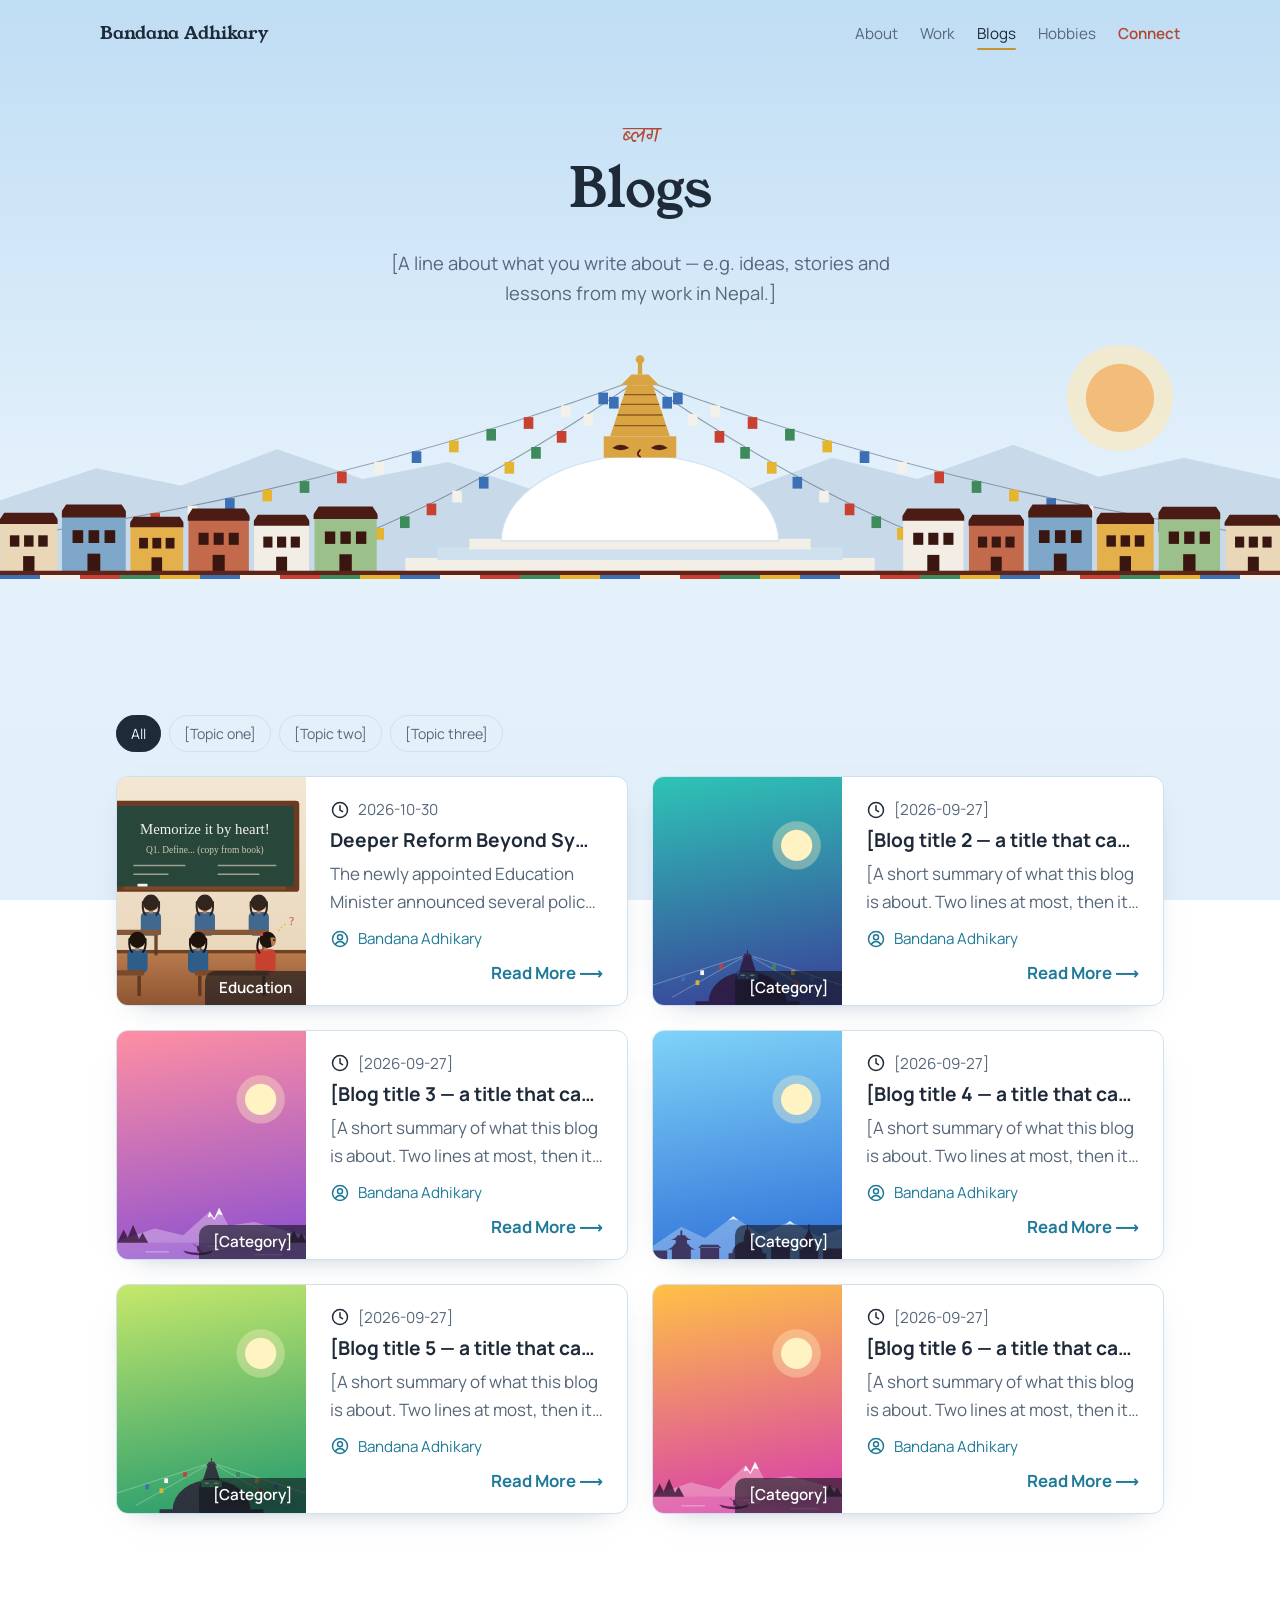
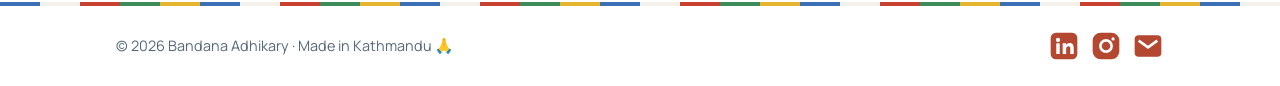
==== commit 41569556: "Publish blog: Deeper Reform Beyond Symbolic Change Co-Authored-By: Claude Opus 5.5 <noreply@anthropi" ====
--- a/blogs/index.html
+++ b/blogs/index.html
@@ -176,12 +176,12 @@
         <span class="tag">[Topic three]</span>
       </div>
         <div class="bposts">
-          <a href="/blogs/first-blog.html" class="bpost">
-            <div class="bpost-img card-art" aria-hidden="true"><span class="bpost-cat">[Category]</span></div>
-            <div class="bpost-body">
-              <p class="bpost-date"><svg viewBox="0 0 24 24" aria-hidden="true"><circle cx="12" cy="12" r="9"/><path d="M12 7v5l3 2"/></svg><time datetime="2026-09-27">[2026-09-27]</time></p>
-              <h3 class="bpost-title">[Blog title 1 — a title that can run long and gets trimmed neatly]</h3>
-              <p class="bpost-excerpt">[A short summary of what this blog is about. Two lines at most, then it fades out with an ellipsis so every card stays the same height.]</p>
+          <a href="/blogs/deeper-reform-beyond-symbolic-change.html" class="bpost">
+            <div class="bpost-img bpost-photo"><img src="/images/deeper-reform.svg" alt="" loading="lazy"><span class="bpost-cat">Education</span></div>
+            <div class="bpost-body">
+              <p class="bpost-date"><svg viewBox="0 0 24 24" aria-hidden="true"><circle cx="12" cy="12" r="9"/><path d="M12 7v5l3 2"/></svg><time datetime="2026-10-30">2026-10-30</time></p>
+              <h3 class="bpost-title">Deeper Reform Beyond Symbolic Change</h3>
+              <p class="bpost-excerpt">The newly appointed Education Minister announced several policy changes. But are these policies reforming the education system, or merely rearranging its symptoms?</p>
               <p class="bpost-author"><svg viewBox="0 0 24 24" aria-hidden="true"><circle cx="12" cy="12" r="9"/><circle cx="12" cy="10" r="3"/><path d="M6.5 18.5c1.2-2.3 3.2-3.5 5.5-3.5s4.3 1.2 5.5 3.5"/></svg>Bandana Adhikary</p>
               <span class="bpost-more">Read More <span aria-hidden="true">⟶</span></span>
             </div>
@@ -244,9 +244,9 @@
     <div class="footer-inner">
       <p>© <span id="year">2026</span> Bandana Adhikary · Made in Kathmandu <span lang="ne">🙏</span></p>
       <div class="socials">
-        <a href="https://www.linkedin.com/in/[your-linkedin]" target="_blank" rel="noopener" aria-label="LinkedIn"><svg viewBox="0 0 24 24"><rect x="2" y="2" width="20" height="20" rx="4" class="ic-fill"/><circle cx="7.5" cy="7.5" r="1.6" class="ic-ink"/><rect x="6.2" y="10" width="2.6" height="8" class="ic-ink"/><path d="M11 10h2.5v1.2c.5-.8 1.5-1.4 2.8-1.4 2 0 3 1.3 3 3.6V18h-2.6v-4.2c0-1.1-.4-1.7-1.3-1.7-1 0-1.8.7-1.8 1.9v4H11z" class="ic-ink"/></svg></a>
-        <a href="https://www.instagram.com/[your-instagram]" target="_blank" rel="noopener" aria-label="Instagram"><svg viewBox="0 0 24 24"><rect x="2" y="2" width="20" height="20" rx="6" class="ic-fill"/><circle cx="12" cy="12" r="4.2" fill="none" class="ic-stroke"/><circle cx="17.3" cy="6.7" r="1.2" class="ic-ink"/></svg></a>
-        <a href="mailto:[your-email]" aria-label="Email"><svg viewBox="0 0 24 24"><rect x="2" y="4" width="20" height="16" rx="3" class="ic-fill"/><path d="M5 8l7 5 7-5" fill="none" class="ic-stroke"/></svg></a>
+        <a href="https://www.linkedin.com/in/bandana-adhikary-870861122/" target="_blank" rel="noopener" aria-label="LinkedIn"><svg viewBox="0 0 24 24"><rect x="2" y="2" width="20" height="20" rx="4" class="ic-fill"/><circle cx="7.5" cy="7.5" r="1.6" class="ic-ink"/><rect x="6.2" y="10" width="2.6" height="8" class="ic-ink"/><path d="M11 10h2.5v1.2c.5-.8 1.5-1.4 2.8-1.4 2 0 3 1.3 3 3.6V18h-2.6v-4.2c0-1.1-.4-1.7-1.3-1.7-1 0-1.8.7-1.8 1.9v4H11z" class="ic-ink"/></svg></a>
+        <a href="https://www.instagram.com/bandhikary/" target="_blank" rel="noopener" aria-label="Instagram"><svg viewBox="0 0 24 24"><rect x="2" y="2" width="20" height="20" rx="6" class="ic-fill"/><circle cx="12" cy="12" r="4.2" fill="none" class="ic-stroke"/><circle cx="17.3" cy="6.7" r="1.2" class="ic-ink"/></svg></a>
+        <a href="mailto:adhikary.bandanaa@gmail.com" aria-label="Email"><svg viewBox="0 0 24 24"><rect x="2" y="4" width="20" height="16" rx="3" class="ic-fill"/><path d="M5 8l7 5 7-5" fill="none" class="ic-stroke"/></svg></a>
       </div>
     </div>
   </footer>
--- a/styles.css
+++ b/styles.css
@@ -908,3 +908,43 @@
 .ten-ne { color: #EAF4FD; }
 .ten-photo-ph { background: repeating-linear-gradient(135deg, rgba(255,255,255,.08) 0 14px, transparent 14px 28px), rgba(20, 60, 110, .25); }
 .ten .btn { color: #1F5A9A; }
+
+.photo-frame img { object-position: 50% 20%; }
+.photo-frame img { height: auto; aspect-ratio: 4 / 5; }
+
+/* About: photo matches the height of the text beside it */
+.about { grid-template-columns: 240px 1fr; align-items: stretch; gap: 40px; }
+.about .photo-frame { display: flex; padding: 8px; }
+.about .photo-frame img { height: 100%; width: 100%; aspect-ratio: auto; min-height: 260px; object-fit: cover; object-position: 50% 25%; }
+@media (max-width: 720px) {
+  .about { grid-template-columns: 1fr; }
+  .about .photo-frame { width: 200px; }
+  .about .photo-frame img { min-height: 0; aspect-ratio: 4 / 5; height: auto; }
+}
+
+/* About: the text sets the section height; the whole photo fits inside that box */
+.about { grid-template-columns: 300px 1fr; align-items: stretch; }
+.about .photo-frame { position: relative; display: block; padding: 0; min-height: 0; }
+.about .photo-frame img {
+  position: absolute; inset: 8px; width: calc(100% - 16px); height: calc(100% - 16px);
+  min-height: 0; aspect-ratio: auto; object-fit: contain; background: #fff;
+}
+@media (max-width: 720px) {
+  .about .photo-frame { width: 220px; aspect-ratio: 614 / 626; }
+}
+
+/* About: broader photo */
+.about { grid-template-columns: 380px 1fr; }
+.about .photo-frame img { object-fit: cover; object-position: 50% 30%; }
+@media (max-width: 900px) { .about { grid-template-columns: 300px 1fr; } }
+
+/* keep contact details on one line */
+.bcard-links span { overflow-wrap: normal; white-space: nowrap; font-size: clamp(.78rem, 1.6vw, .9rem); }
+.bcard { grid-template-columns: 1fr auto; }
+@media (max-width: 560px) { .bcard { grid-template-columns: 1fr; } }
+
+/* Real images in blog cards and articles */
+.bpost-photo { background: #E7D3B6; }
+.bpost-photo img { position: absolute; inset: 0; width: 100%; height: 100%; object-fit: cover; }
+.cover-img { display: block; width: 100%; height: auto; border-radius: var(--radius); margin: 0 0 40px; box-shadow: 0 18px 40px -24px rgba(30, 60, 100, .5); }
+.author-photo { width: 64px; height: 64px; border-radius: 50%; object-fit: cover; object-position: 50% 20%; flex: none; }
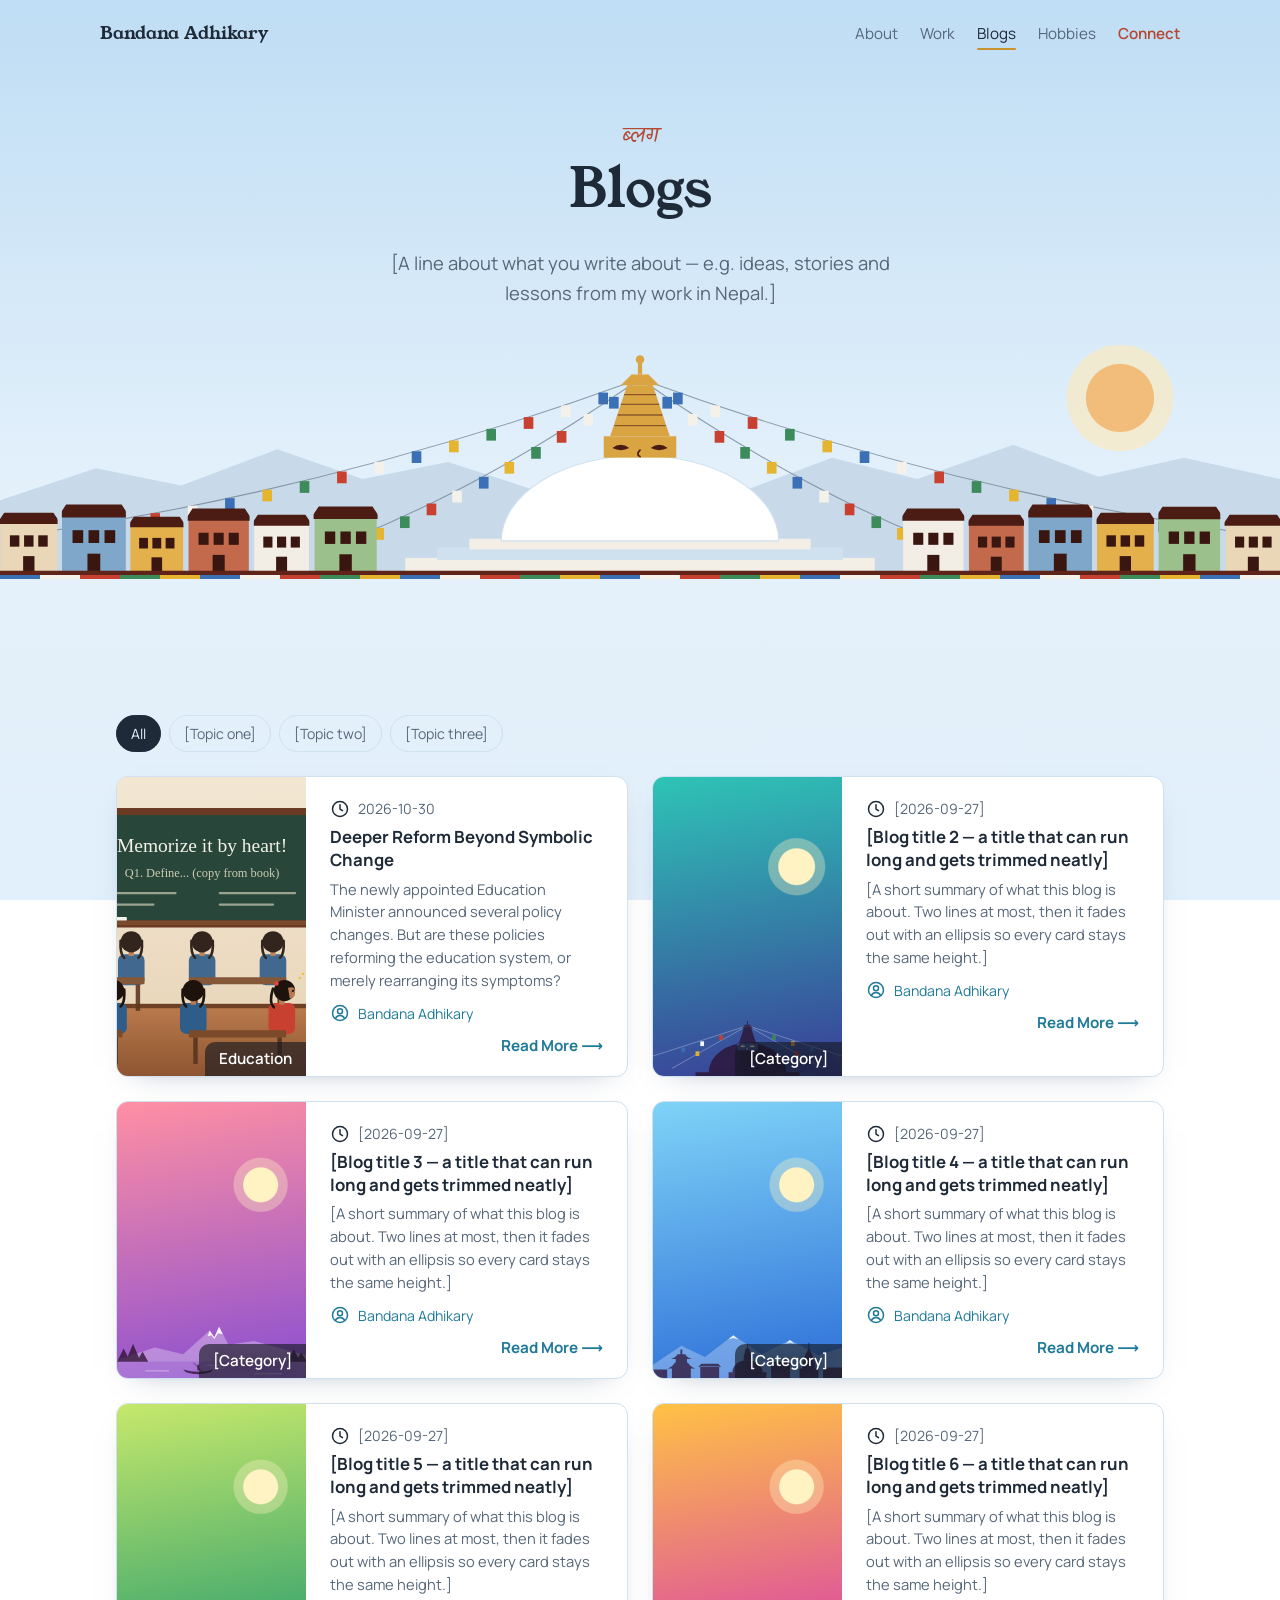
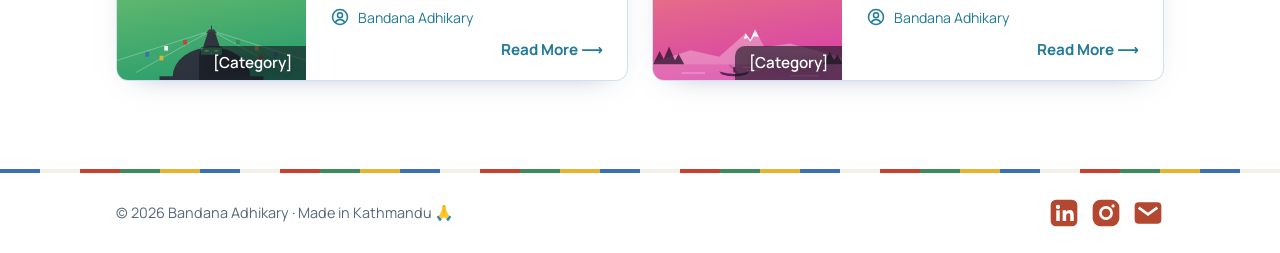
==== commit bf9ba59f: "Show full blog summaries; refresh cached styles Co-Authored-By: Claude Opus 5.5 <noreply@anthropic.c" ====
--- a/blogs/index.html
+++ b/blogs/index.html
@@ -8,7 +8,7 @@
   <link rel="preconnect" href="https://fonts.googleapis.com">
   <link rel="preconnect" href="https://fonts.gstatic.com" crossorigin>
   <link href="https://fonts.googleapis.com/css2?family=Young+Serif&family=Manrope:wght@400;500;600;700&family=Kalam:wght@400;700&display=swap" rel="stylesheet">
-  <link rel="stylesheet" href="/styles.css">
+  <link rel="stylesheet" href="/styles.css?v=20261030">
   <link rel="icon" href="data:image/svg+xml,%3Csvg xmlns='http://www.w3.org/2000/svg' viewBox='0 0 100 100'%3E%3Cpath d='M10 70 Q25 66 32 50 L68 50 Q75 66 90 70 Z M20 46 Q32 43 38 30 L62 30 Q68 43 80 46 Z' fill='%23B4472F'/%3E%3Crect x='46' y='12' width='8' height='18' fill='%23C8922E'/%3E%3Crect x='34' y='70' width='32' height='20' fill='%23B4472F'/%3E%3C/svg%3E">
 </head>
 <body>
@@ -250,6 +250,6 @@
       </div>
     </div>
   </footer>
-  <script src="/site.js" defer></script>
+  <script src="/site.js?v=20261030" defer></script>
 </body>
 </html>
--- a/styles.css
+++ b/styles.css
@@ -948,3 +948,18 @@
 .bpost-photo img { position: absolute; inset: 0; width: 100%; height: 100%; object-fit: cover; }
 .cover-img { display: block; width: 100%; height: auto; border-radius: var(--radius); margin: 0 0 40px; box-shadow: 0 18px 40px -24px rgba(30, 60, 100, .5); }
 .author-photo { width: 64px; height: 64px; border-radius: 50%; object-fit: cover; object-position: 50% 20%; flex: none; }
+
+/* Broader business card; contact details never wrap */
+.bcard-wrap { max-width: 740px; }
+.bcard { grid-template-columns: 1fr auto; aspect-ratio: auto; min-height: 340px; }
+.bcard .bcard-links span { white-space: nowrap; overflow-wrap: normal; word-break: normal; font-size: .95rem; }
+@media (max-width: 560px) { .bcard .bcard-links span { font-size: .85rem; } }
+
+/* Show full blog titles (wrap instead of cutting off) */
+.bpost-title { white-space: normal; overflow: visible; text-overflow: clip; }
+
+/* Blog cards: full title and full summary, slightly smaller text */
+.bpost .bpost-title { font-size: 1.05rem; line-height: 1.35; white-space: normal; overflow: visible; text-overflow: clip; }
+.bpost .bpost-excerpt { font-size: .92rem; line-height: 1.55; display: block; -webkit-line-clamp: unset; overflow: visible; }
+.bpost .bpost-date, .bpost .bpost-author { font-size: .88rem; }
+.bpost .bpost-more { font-size: .95rem; }
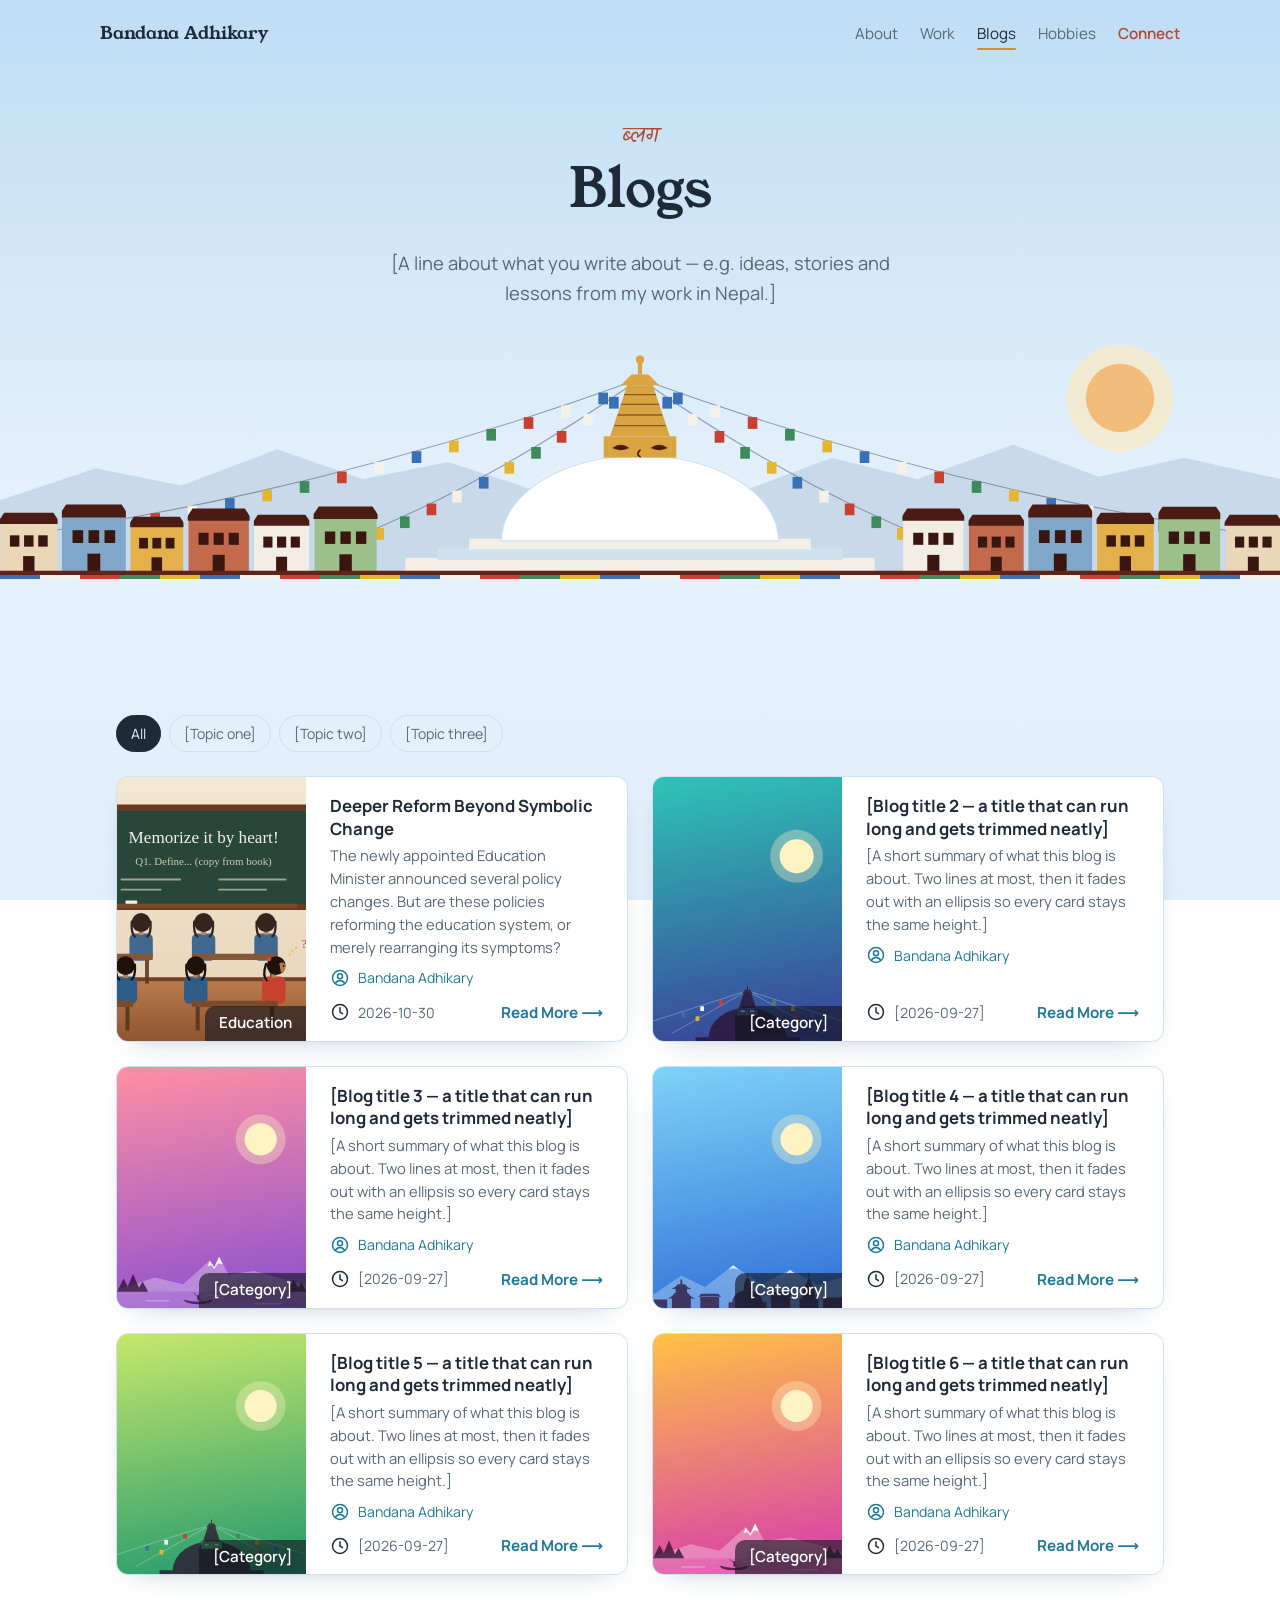
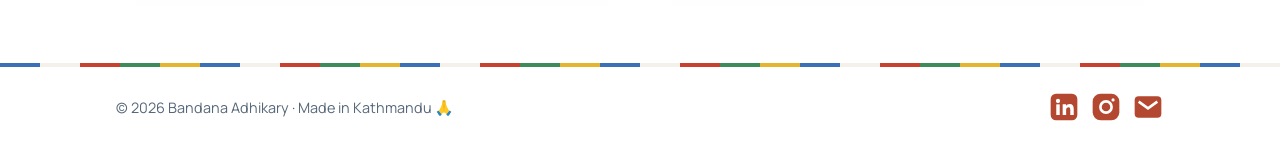
==== commit 1da70c82: "Put blog date beside Read More to tighten cards Co-Authored-By: Claude Opus 5.5 <noreply@anthropic.c" ====
--- a/blogs/index.html
+++ b/blogs/index.html
@@ -8,7 +8,7 @@
   <link rel="preconnect" href="https://fonts.googleapis.com">
   <link rel="preconnect" href="https://fonts.gstatic.com" crossorigin>
   <link href="https://fonts.googleapis.com/css2?family=Young+Serif&family=Manrope:wght@400;500;600;700&family=Kalam:wght@400;700&display=swap" rel="stylesheet">
-  <link rel="stylesheet" href="/styles.css?v=20261030">
+  <link rel="stylesheet" href="/styles.css?v=20261030b">
   <link rel="icon" href="data:image/svg+xml,%3Csvg xmlns='http://www.w3.org/2000/svg' viewBox='0 0 100 100'%3E%3Cpath d='M10 70 Q25 66 32 50 L68 50 Q75 66 90 70 Z M20 46 Q32 43 38 30 L62 30 Q68 43 80 46 Z' fill='%23B4472F'/%3E%3Crect x='46' y='12' width='8' height='18' fill='%23C8922E'/%3E%3Crect x='34' y='70' width='32' height='20' fill='%23B4472F'/%3E%3C/svg%3E">
 </head>
 <body>
@@ -179,61 +179,73 @@
           <a href="/blogs/deeper-reform-beyond-symbolic-change.html" class="bpost">
             <div class="bpost-img bpost-photo"><img src="/images/deeper-reform.svg" alt="" loading="lazy"><span class="bpost-cat">Education</span></div>
             <div class="bpost-body">
-              <p class="bpost-date"><svg viewBox="0 0 24 24" aria-hidden="true"><circle cx="12" cy="12" r="9"/><path d="M12 7v5l3 2"/></svg><time datetime="2026-10-30">2026-10-30</time></p>
               <h3 class="bpost-title">Deeper Reform Beyond Symbolic Change</h3>
               <p class="bpost-excerpt">The newly appointed Education Minister announced several policy changes. But are these policies reforming the education system, or merely rearranging its symptoms?</p>
               <p class="bpost-author"><svg viewBox="0 0 24 24" aria-hidden="true"><circle cx="12" cy="12" r="9"/><circle cx="12" cy="10" r="3"/><path d="M6.5 18.5c1.2-2.3 3.2-3.5 5.5-3.5s4.3 1.2 5.5 3.5"/></svg>Bandana Adhikary</p>
-              <span class="bpost-more">Read More <span aria-hidden="true">⟶</span></span>
-            </div>
-          </a>
-          <a href="/blogs/first-blog.html" class="bpost">
-            <div class="bpost-img card-art" aria-hidden="true"><span class="bpost-cat">[Category]</span></div>
-            <div class="bpost-body">
-              <p class="bpost-date"><svg viewBox="0 0 24 24" aria-hidden="true"><circle cx="12" cy="12" r="9"/><path d="M12 7v5l3 2"/></svg><time datetime="2026-09-27">[2026-09-27]</time></p>
+              <div class="bpost-foot">
+                <p class="bpost-date"><svg viewBox="0 0 24 24" aria-hidden="true"><circle cx="12" cy="12" r="9"/><path d="M12 7v5l3 2"/></svg><time datetime="2026-10-30">2026-10-30</time></p>
+                <span class="bpost-more">Read More <span aria-hidden="true">⟶</span></span>
+              </div>
+            </div>
+          </a>
+          <a href="/blogs/first-blog.html" class="bpost">
+            <div class="bpost-img card-art" aria-hidden="true"><span class="bpost-cat">[Category]</span></div>
+            <div class="bpost-body">
               <h3 class="bpost-title">[Blog title 2 — a title that can run long and gets trimmed neatly]</h3>
               <p class="bpost-excerpt">[A short summary of what this blog is about. Two lines at most, then it fades out with an ellipsis so every card stays the same height.]</p>
               <p class="bpost-author"><svg viewBox="0 0 24 24" aria-hidden="true"><circle cx="12" cy="12" r="9"/><circle cx="12" cy="10" r="3"/><path d="M6.5 18.5c1.2-2.3 3.2-3.5 5.5-3.5s4.3 1.2 5.5 3.5"/></svg>Bandana Adhikary</p>
-              <span class="bpost-more">Read More <span aria-hidden="true">⟶</span></span>
-            </div>
-          </a>
-          <a href="/blogs/first-blog.html" class="bpost">
-            <div class="bpost-img card-art" aria-hidden="true"><span class="bpost-cat">[Category]</span></div>
-            <div class="bpost-body">
-              <p class="bpost-date"><svg viewBox="0 0 24 24" aria-hidden="true"><circle cx="12" cy="12" r="9"/><path d="M12 7v5l3 2"/></svg><time datetime="2026-09-27">[2026-09-27]</time></p>
+              <div class="bpost-foot">
+                <p class="bpost-date"><svg viewBox="0 0 24 24" aria-hidden="true"><circle cx="12" cy="12" r="9"/><path d="M12 7v5l3 2"/></svg><time datetime="2026-09-27">[2026-09-27]</time></p>
+                <span class="bpost-more">Read More <span aria-hidden="true">⟶</span></span>
+              </div>
+            </div>
+          </a>
+          <a href="/blogs/first-blog.html" class="bpost">
+            <div class="bpost-img card-art" aria-hidden="true"><span class="bpost-cat">[Category]</span></div>
+            <div class="bpost-body">
               <h3 class="bpost-title">[Blog title 3 — a title that can run long and gets trimmed neatly]</h3>
               <p class="bpost-excerpt">[A short summary of what this blog is about. Two lines at most, then it fades out with an ellipsis so every card stays the same height.]</p>
               <p class="bpost-author"><svg viewBox="0 0 24 24" aria-hidden="true"><circle cx="12" cy="12" r="9"/><circle cx="12" cy="10" r="3"/><path d="M6.5 18.5c1.2-2.3 3.2-3.5 5.5-3.5s4.3 1.2 5.5 3.5"/></svg>Bandana Adhikary</p>
-              <span class="bpost-more">Read More <span aria-hidden="true">⟶</span></span>
-            </div>
-          </a>
-          <a href="/blogs/first-blog.html" class="bpost">
-            <div class="bpost-img card-art" aria-hidden="true"><span class="bpost-cat">[Category]</span></div>
-            <div class="bpost-body">
-              <p class="bpost-date"><svg viewBox="0 0 24 24" aria-hidden="true"><circle cx="12" cy="12" r="9"/><path d="M12 7v5l3 2"/></svg><time datetime="2026-09-27">[2026-09-27]</time></p>
+              <div class="bpost-foot">
+                <p class="bpost-date"><svg viewBox="0 0 24 24" aria-hidden="true"><circle cx="12" cy="12" r="9"/><path d="M12 7v5l3 2"/></svg><time datetime="2026-09-27">[2026-09-27]</time></p>
+                <span class="bpost-more">Read More <span aria-hidden="true">⟶</span></span>
+              </div>
+            </div>
+          </a>
+          <a href="/blogs/first-blog.html" class="bpost">
+            <div class="bpost-img card-art" aria-hidden="true"><span class="bpost-cat">[Category]</span></div>
+            <div class="bpost-body">
               <h3 class="bpost-title">[Blog title 4 — a title that can run long and gets trimmed neatly]</h3>
               <p class="bpost-excerpt">[A short summary of what this blog is about. Two lines at most, then it fades out with an ellipsis so every card stays the same height.]</p>
               <p class="bpost-author"><svg viewBox="0 0 24 24" aria-hidden="true"><circle cx="12" cy="12" r="9"/><circle cx="12" cy="10" r="3"/><path d="M6.5 18.5c1.2-2.3 3.2-3.5 5.5-3.5s4.3 1.2 5.5 3.5"/></svg>Bandana Adhikary</p>
-              <span class="bpost-more">Read More <span aria-hidden="true">⟶</span></span>
-            </div>
-          </a>
-          <a href="/blogs/first-blog.html" class="bpost">
-            <div class="bpost-img card-art" aria-hidden="true"><span class="bpost-cat">[Category]</span></div>
-            <div class="bpost-body">
-              <p class="bpost-date"><svg viewBox="0 0 24 24" aria-hidden="true"><circle cx="12" cy="12" r="9"/><path d="M12 7v5l3 2"/></svg><time datetime="2026-09-27">[2026-09-27]</time></p>
+              <div class="bpost-foot">
+                <p class="bpost-date"><svg viewBox="0 0 24 24" aria-hidden="true"><circle cx="12" cy="12" r="9"/><path d="M12 7v5l3 2"/></svg><time datetime="2026-09-27">[2026-09-27]</time></p>
+                <span class="bpost-more">Read More <span aria-hidden="true">⟶</span></span>
+              </div>
+            </div>
+          </a>
+          <a href="/blogs/first-blog.html" class="bpost">
+            <div class="bpost-img card-art" aria-hidden="true"><span class="bpost-cat">[Category]</span></div>
+            <div class="bpost-body">
               <h3 class="bpost-title">[Blog title 5 — a title that can run long and gets trimmed neatly]</h3>
               <p class="bpost-excerpt">[A short summary of what this blog is about. Two lines at most, then it fades out with an ellipsis so every card stays the same height.]</p>
               <p class="bpost-author"><svg viewBox="0 0 24 24" aria-hidden="true"><circle cx="12" cy="12" r="9"/><circle cx="12" cy="10" r="3"/><path d="M6.5 18.5c1.2-2.3 3.2-3.5 5.5-3.5s4.3 1.2 5.5 3.5"/></svg>Bandana Adhikary</p>
-              <span class="bpost-more">Read More <span aria-hidden="true">⟶</span></span>
-            </div>
-          </a>
-          <a href="/blogs/first-blog.html" class="bpost">
-            <div class="bpost-img card-art" aria-hidden="true"><span class="bpost-cat">[Category]</span></div>
-            <div class="bpost-body">
-              <p class="bpost-date"><svg viewBox="0 0 24 24" aria-hidden="true"><circle cx="12" cy="12" r="9"/><path d="M12 7v5l3 2"/></svg><time datetime="2026-09-27">[2026-09-27]</time></p>
+              <div class="bpost-foot">
+                <p class="bpost-date"><svg viewBox="0 0 24 24" aria-hidden="true"><circle cx="12" cy="12" r="9"/><path d="M12 7v5l3 2"/></svg><time datetime="2026-09-27">[2026-09-27]</time></p>
+                <span class="bpost-more">Read More <span aria-hidden="true">⟶</span></span>
+              </div>
+            </div>
+          </a>
+          <a href="/blogs/first-blog.html" class="bpost">
+            <div class="bpost-img card-art" aria-hidden="true"><span class="bpost-cat">[Category]</span></div>
+            <div class="bpost-body">
               <h3 class="bpost-title">[Blog title 6 — a title that can run long and gets trimmed neatly]</h3>
               <p class="bpost-excerpt">[A short summary of what this blog is about. Two lines at most, then it fades out with an ellipsis so every card stays the same height.]</p>
               <p class="bpost-author"><svg viewBox="0 0 24 24" aria-hidden="true"><circle cx="12" cy="12" r="9"/><circle cx="12" cy="10" r="3"/><path d="M6.5 18.5c1.2-2.3 3.2-3.5 5.5-3.5s4.3 1.2 5.5 3.5"/></svg>Bandana Adhikary</p>
-              <span class="bpost-more">Read More <span aria-hidden="true">⟶</span></span>
+              <div class="bpost-foot">
+                <p class="bpost-date"><svg viewBox="0 0 24 24" aria-hidden="true"><circle cx="12" cy="12" r="9"/><path d="M12 7v5l3 2"/></svg><time datetime="2026-09-27">[2026-09-27]</time></p>
+                <span class="bpost-more">Read More <span aria-hidden="true">⟶</span></span>
+              </div>
             </div>
           </a>
         </div>
@@ -250,6 +262,6 @@
       </div>
     </div>
   </footer>
-  <script src="/site.js?v=20261030" defer></script>
+  <script src="/site.js?v=20261030b" defer></script>
 </body>
 </html>
--- a/styles.css
+++ b/styles.css
@@ -963,3 +963,9 @@
 .bpost .bpost-excerpt { font-size: .92rem; line-height: 1.55; display: block; -webkit-line-clamp: unset; overflow: visible; }
 .bpost .bpost-date, .bpost .bpost-author { font-size: .88rem; }
 .bpost .bpost-more { font-size: .95rem; }
+
+/* Blog cards: date and Read More share the bottom row */
+.bpost-foot { display: flex; justify-content: space-between; align-items: center; gap: 12px; margin-top: auto; padding-top: 6px; }
+.bpost-foot .bpost-date { margin: 0; }
+.bpost-foot .bpost-more { align-self: auto; margin: 0; }
+.bpost-body { gap: 4px; padding-top: 18px; padding-bottom: 16px; }
